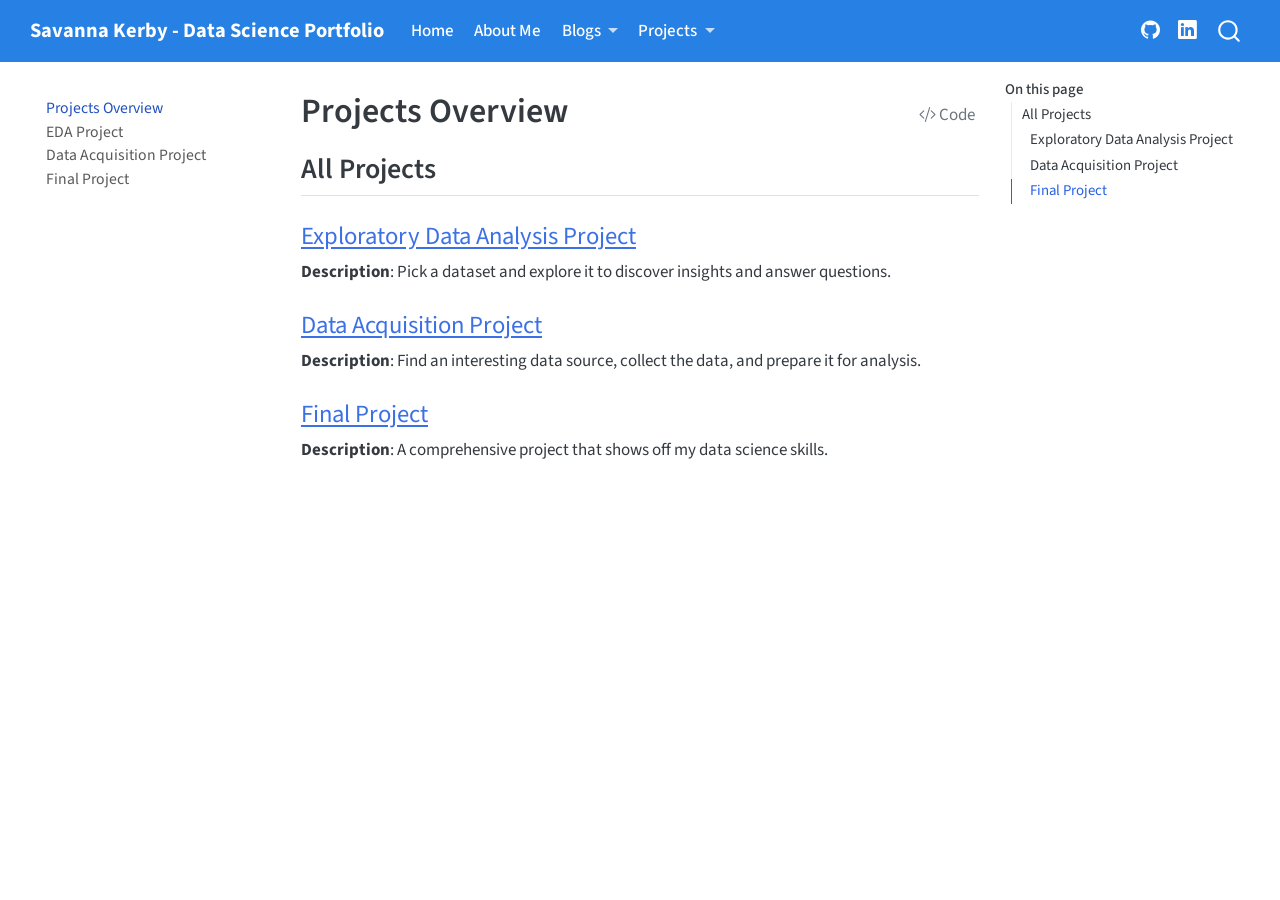
==== docs/projects/index.html @ f080438a "Added a tutorial webpage" ====
<!DOCTYPE html>
<html xmlns="http://www.w3.org/1999/xhtml" lang="en" xml:lang="en"><head>

<meta charset="utf-8">
<meta name="generator" content="quarto-1.8.26">

<meta name="viewport" content="width=device-width, initial-scale=1.0, user-scalable=yes">


<title>Projects Overview – Savanna Kerby - Data Science Portfolio</title>
<style>
code{white-space: pre-wrap;}
span.smallcaps{font-variant: small-caps;}
div.columns{display: flex; gap: min(4vw, 1.5em);}
div.column{flex: auto; overflow-x: auto;}
div.hanging-indent{margin-left: 1.5em; text-indent: -1.5em;}
ul.task-list{list-style: none;}
ul.task-list li input[type="checkbox"] {
  width: 0.8em;
  margin: 0 0.8em 0.2em -1em; /* quarto-specific, see https://github.com/quarto-dev/quarto-cli/issues/4556 */ 
  vertical-align: middle;
}
/* CSS for syntax highlighting */
html { -webkit-text-size-adjust: 100%; }
pre > code.sourceCode { white-space: pre; position: relative; }
pre > code.sourceCode > span { display: inline-block; line-height: 1.25; }
pre > code.sourceCode > span:empty { height: 1.2em; }
.sourceCode { overflow: visible; }
code.sourceCode > span { color: inherit; text-decoration: inherit; }
div.sourceCode { margin: 1em 0; }
pre.sourceCode { margin: 0; }
@media screen {
div.sourceCode { overflow: auto; }
}
@media print {
pre > code.sourceCode { white-space: pre-wrap; }
pre > code.sourceCode > span { text-indent: -5em; padding-left: 5em; }
}
pre.numberSource code
  { counter-reset: source-line 0; }
pre.numberSource code > span
  { position: relative; left: -4em; counter-increment: source-line; }
pre.numberSource code > span > a:first-child::before
  { content: counter(source-line);
    position: relative; left: -1em; text-align: right; vertical-align: baseline;
    border: none; display: inline-block;
    -webkit-touch-callout: none; -webkit-user-select: none;
    -khtml-user-select: none; -moz-user-select: none;
    -ms-user-select: none; user-select: none;
    padding: 0 4px; width: 4em;
  }
pre.numberSource { margin-left: 3em;  padding-left: 4px; }
div.sourceCode
  {   }
@media screen {
pre > code.sourceCode > span > a:first-child::before { text-decoration: underline; }
}
</style>


<script src="../site_libs/quarto-nav/quarto-nav.js"></script>
<script src="../site_libs/quarto-nav/headroom.min.js"></script>
<script src="../site_libs/clipboard/clipboard.min.js"></script>
<script src="../site_libs/quarto-search/autocomplete.umd.js"></script>
<script src="../site_libs/quarto-search/fuse.min.js"></script>
<script src="../site_libs/quarto-search/quarto-search.js"></script>
<meta name="quarto:offset" content="../">
<script src="../site_libs/quarto-html/quarto.js" type="module"></script>
<script src="../site_libs/quarto-html/tabsets/tabsets.js" type="module"></script>
<script src="../site_libs/quarto-html/axe/axe-check.js" type="module"></script>
<script src="../site_libs/quarto-html/popper.min.js"></script>
<script src="../site_libs/quarto-html/tippy.umd.min.js"></script>
<script src="../site_libs/quarto-html/anchor.min.js"></script>
<link href="../site_libs/quarto-html/tippy.css" rel="stylesheet">
<link href="../site_libs/quarto-html/quarto-syntax-highlighting-587c61ba64f3a5504c4d52d930310e48.css" rel="stylesheet" id="quarto-text-highlighting-styles">
<script src="../site_libs/bootstrap/bootstrap.min.js"></script>
<link href="../site_libs/bootstrap/bootstrap-icons.css" rel="stylesheet">
<link href="../site_libs/bootstrap/bootstrap-029b10fc0dc652dab2ec1ac156c1a037.min.css" rel="stylesheet" append-hash="true" id="quarto-bootstrap" data-mode="light">
<script id="quarto-search-options" type="application/json">{
  "location": "navbar",
  "copy-button": false,
  "collapse-after": 3,
  "panel-placement": "end",
  "type": "overlay",
  "limit": 50,
  "keyboard-shortcut": [
    "f",
    "/",
    "s"
  ],
  "show-item-context": false,
  "language": {
    "search-no-results-text": "No results",
    "search-matching-documents-text": "matching documents",
    "search-copy-link-title": "Copy link to search",
    "search-hide-matches-text": "Hide additional matches",
    "search-more-match-text": "more match in this document",
    "search-more-matches-text": "more matches in this document",
    "search-clear-button-title": "Clear",
    "search-text-placeholder": "",
    "search-detached-cancel-button-title": "Cancel",
    "search-submit-button-title": "Submit",
    "search-label": "Search"
  }
}</script>


<link rel="stylesheet" href="../styles.css">
</head>

<body class="nav-sidebar floating nav-fixed quarto-light">

<div id="quarto-search-results"></div>
  <header id="quarto-header" class="headroom fixed-top">
    <nav class="navbar navbar-expand-lg " data-bs-theme="dark">
      <div class="navbar-container container-fluid">
      <div class="navbar-brand-container mx-auto">
    <a class="navbar-brand" href="../index.html">
    <span class="navbar-title">Savanna Kerby - Data Science Portfolio</span>
    </a>
  </div>
            <div id="quarto-search" class="" title="Search"></div>
          <button class="navbar-toggler" type="button" data-bs-toggle="collapse" data-bs-target="#navbarCollapse" aria-controls="navbarCollapse" role="menu" aria-expanded="false" aria-label="Toggle navigation" onclick="if (window.quartoToggleHeadroom) { window.quartoToggleHeadroom(); }">
  <span class="navbar-toggler-icon"></span>
</button>
          <div class="collapse navbar-collapse" id="navbarCollapse">
            <ul class="navbar-nav navbar-nav-scroll me-auto">
  <li class="nav-item">
    <a class="nav-link" href="../index.html"> 
<span class="menu-text">Home</span></a>
  </li>  
  <li class="nav-item">
    <a class="nav-link" href="../about.html"> 
<span class="menu-text">About Me</span></a>
  </li>  
  <li class="nav-item dropdown ">
    <a class="nav-link dropdown-toggle" href="#" id="nav-menu-blogs" role="link" data-bs-toggle="dropdown" aria-expanded="false">
 <span class="menu-text">Blogs</span>
    </a>
    <ul class="dropdown-menu" aria-labelledby="nav-menu-blogs">    
        <li>
    <a class="dropdown-item" href="../blogs/tutorial.html">
 <span class="dropdown-text">Tutorial Blog</span></a>
  </li>  
    </ul>
  </li>
  <li class="nav-item dropdown ">
    <a class="nav-link dropdown-toggle" href="#" id="nav-menu-projects" role="link" data-bs-toggle="dropdown" aria-expanded="false">
 <span class="menu-text">Projects</span>
    </a>
    <ul class="dropdown-menu" aria-labelledby="nav-menu-projects">    
        <li>
    <a class="dropdown-item" href="../projects/index.html">
 <span class="dropdown-text">All Projects</span></a>
  </li>  
        <li><hr class="dropdown-divider"></li>
        <li>
    <a class="dropdown-item" href="../projects/eda.html">
 <span class="dropdown-text">Exploratory Data Analysis</span></a>
  </li>  
        <li>
    <a class="dropdown-item" href="../projects/data-acquisition.html">
 <span class="dropdown-text">Data Acquisition</span></a>
  </li>  
        <li>
    <a class="dropdown-item" href="../projects/final-project.html">
 <span class="dropdown-text">Final Project</span></a>
  </li>  
    </ul>
  </li>
</ul>
            <ul class="navbar-nav navbar-nav-scroll ms-auto">
  <li class="nav-item compact">
    <a class="nav-link" href="https://github.com/your-username"> <i class="bi bi-github" role="img">
</i> 
<span class="menu-text"></span></a>
  </li>  
  <li class="nav-item compact">
    <a class="nav-link" href="https://linkedin.com/in/your-profile"> <i class="bi bi-linkedin" role="img">
</i> 
<span class="menu-text"></span></a>
  </li>  
</ul>
          </div> <!-- /navcollapse -->
            <div class="quarto-navbar-tools">
</div>
      </div> <!-- /container-fluid -->
    </nav>
  <nav class="quarto-secondary-nav">
    <div class="container-fluid d-flex">
      <button type="button" class="quarto-btn-toggle btn" data-bs-toggle="collapse" role="button" data-bs-target=".quarto-sidebar-collapse-item" aria-controls="quarto-sidebar" aria-expanded="false" aria-label="Toggle sidebar navigation" onclick="if (window.quartoToggleHeadroom) { window.quartoToggleHeadroom(); }">
        <i class="bi bi-layout-text-sidebar-reverse"></i>
      </button>
        <nav class="quarto-page-breadcrumbs" aria-label="breadcrumb"><ol class="breadcrumb"><li class="breadcrumb-item"><a href="../projects/index.html">Projects Overview</a></li></ol></nav>
        <a class="flex-grow-1" role="navigation" data-bs-toggle="collapse" data-bs-target=".quarto-sidebar-collapse-item" aria-controls="quarto-sidebar" aria-expanded="false" aria-label="Toggle sidebar navigation" onclick="if (window.quartoToggleHeadroom) { window.quartoToggleHeadroom(); }">      
        </a>
    </div>
  </nav>
</header>
<!-- content -->
<div id="quarto-content" class="quarto-container page-columns page-rows-contents page-layout-article page-navbar">
<!-- sidebar -->
  <nav id="quarto-sidebar" class="sidebar collapse collapse-horizontal quarto-sidebar-collapse-item sidebar-navigation floating overflow-auto">
    <div class="sidebar-menu-container"> 
    <ul class="list-unstyled mt-1">
        <li class="sidebar-item">
  <div class="sidebar-item-container"> 
  <a href="../projects/index.html" class="sidebar-item-text sidebar-link active">
 <span class="menu-text">Projects Overview</span></a>
  </div>
</li>
        <li class="sidebar-item">
  <div class="sidebar-item-container"> 
  <a href="../projects/eda.html" class="sidebar-item-text sidebar-link">
 <span class="menu-text">EDA Project</span></a>
  </div>
</li>
        <li class="sidebar-item">
  <div class="sidebar-item-container"> 
  <a href="../projects/data-acquisition.html" class="sidebar-item-text sidebar-link">
 <span class="menu-text">Data Acquisition Project</span></a>
  </div>
</li>
        <li class="sidebar-item">
  <div class="sidebar-item-container"> 
  <a href="../projects/final-project.html" class="sidebar-item-text sidebar-link">
 <span class="menu-text">Final Project</span></a>
  </div>
</li>
    </ul>
    </div>
</nav>
<div id="quarto-sidebar-glass" class="quarto-sidebar-collapse-item" data-bs-toggle="collapse" data-bs-target=".quarto-sidebar-collapse-item"></div>
<!-- margin-sidebar -->
    <div id="quarto-margin-sidebar" class="sidebar margin-sidebar">
        <nav id="TOC" role="doc-toc" class="toc-active">
    <h2 id="toc-title">On this page</h2>
   
  <ul>
  <li><a href="#all-projects" id="toc-all-projects" class="nav-link active" data-scroll-target="#all-projects">All Projects</a>
  <ul class="collapse">
  <li><a href="#exploratory-data-analysis-project" id="toc-exploratory-data-analysis-project" class="nav-link" data-scroll-target="#exploratory-data-analysis-project">Exploratory Data Analysis Project</a></li>
  <li><a href="#data-acquisition-project" id="toc-data-acquisition-project" class="nav-link" data-scroll-target="#data-acquisition-project">Data Acquisition Project</a></li>
  <li><a href="#final-project" id="toc-final-project" class="nav-link" data-scroll-target="#final-project">Final Project</a></li>
  </ul></li>
  </ul>
</nav>
    </div>
<!-- main -->
<main class="content" id="quarto-document-content">

<header id="title-block-header" class="quarto-title-block default">
<div class="quarto-title">
<div class="quarto-title-block"><div><h1 class="title">Projects Overview</h1><button type="button" class="btn code-tools-button" id="quarto-code-tools-source"><i class="bi"></i> Code</button></div></div>
</div>



<div class="quarto-title-meta">

    
  
    
  </div>
  


</header>


<section id="all-projects" class="level2">
<h2 class="anchored" data-anchor-id="all-projects">All Projects</h2>
<section id="exploratory-data-analysis-project" class="level3">
<h3 class="anchored" data-anchor-id="exploratory-data-analysis-project"><a href="../projects/eda.html">Exploratory Data Analysis Project</a></h3>
<p><strong>Description</strong>: Pick a dataset and explore it to discover insights and answer questions.</p>
</section>
<section id="data-acquisition-project" class="level3">
<h3 class="anchored" data-anchor-id="data-acquisition-project"><a href="../projects/data-acquisition.html">Data Acquisition Project</a></h3>
<p><strong>Description</strong>: Find an interesting data source, collect the data, and prepare it for analysis.</p>
</section>
<section id="final-project" class="level3">
<h3 class="anchored" data-anchor-id="final-project"><a href="../projects/final-project.html">Final Project</a></h3>
<p><strong>Description</strong>: A comprehensive project that shows off my data science skills.</p>


<!-- -->

</section>
</section>

</main> <!-- /main -->
<script id="quarto-html-after-body" type="application/javascript">
  window.document.addEventListener("DOMContentLoaded", function (event) {
    const icon = "";
    const anchorJS = new window.AnchorJS();
    anchorJS.options = {
      placement: 'right',
      icon: icon
    };
    anchorJS.add('.anchored');
    const isCodeAnnotation = (el) => {
      for (const clz of el.classList) {
        if (clz.startsWith('code-annotation-')) {                     
          return true;
        }
      }
      return false;
    }
    const onCopySuccess = function(e) {
      // button target
      const button = e.trigger;
      // don't keep focus
      button.blur();
      // flash "checked"
      button.classList.add('code-copy-button-checked');
      var currentTitle = button.getAttribute("title");
      button.setAttribute("title", "Copied!");
      let tooltip;
      if (window.bootstrap) {
        button.setAttribute("data-bs-toggle", "tooltip");
        button.setAttribute("data-bs-placement", "left");
        button.setAttribute("data-bs-title", "Copied!");
        tooltip = new bootstrap.Tooltip(button, 
          { trigger: "manual", 
            customClass: "code-copy-button-tooltip",
            offset: [0, -8]});
        tooltip.show();    
      }
      setTimeout(function() {
        if (tooltip) {
          tooltip.hide();
          button.removeAttribute("data-bs-title");
          button.removeAttribute("data-bs-toggle");
          button.removeAttribute("data-bs-placement");
        }
        button.setAttribute("title", currentTitle);
        button.classList.remove('code-copy-button-checked');
      }, 1000);
      // clear code selection
      e.clearSelection();
    }
    const getTextToCopy = function(trigger) {
      const outerScaffold = trigger.parentElement.cloneNode(true);
      const codeEl = outerScaffold.querySelector('code');
      for (const childEl of codeEl.children) {
        if (isCodeAnnotation(childEl)) {
          childEl.remove();
        }
      }
      return codeEl.innerText;
    }
    const clipboard = new window.ClipboardJS('.code-copy-button:not([data-in-quarto-modal])', {
      text: getTextToCopy
    });
    clipboard.on('success', onCopySuccess);
    if (window.document.getElementById('quarto-embedded-source-code-modal')) {
      const clipboardModal = new window.ClipboardJS('.code-copy-button[data-in-quarto-modal]', {
        text: getTextToCopy,
        container: window.document.getElementById('quarto-embedded-source-code-modal')
      });
      clipboardModal.on('success', onCopySuccess);
    }
    const viewSource = window.document.getElementById('quarto-view-source') ||
                       window.document.getElementById('quarto-code-tools-source');
    if (viewSource) {
      const sourceUrl = viewSource.getAttribute("data-quarto-source-url");
      viewSource.addEventListener("click", function(e) {
        if (sourceUrl) {
          // rstudio viewer pane
          if (/\bcapabilities=\b/.test(window.location)) {
            window.open(sourceUrl);
          } else {
            window.location.href = sourceUrl;
          }
        } else {
          const modal = new bootstrap.Modal(document.getElementById('quarto-embedded-source-code-modal'));
          modal.show();
        }
        return false;
      });
    }
    function toggleCodeHandler(show) {
      return function(e) {
        const detailsSrc = window.document.querySelectorAll(".cell > details > .sourceCode");
        for (let i=0; i<detailsSrc.length; i++) {
          const details = detailsSrc[i].parentElement;
          if (show) {
            details.open = true;
          } else {
            details.removeAttribute("open");
          }
        }
        const cellCodeDivs = window.document.querySelectorAll(".cell > .sourceCode");
        const fromCls = show ? "hidden" : "unhidden";
        const toCls = show ? "unhidden" : "hidden";
        for (let i=0; i<cellCodeDivs.length; i++) {
          const codeDiv = cellCodeDivs[i];
          if (codeDiv.classList.contains(fromCls)) {
            codeDiv.classList.remove(fromCls);
            codeDiv.classList.add(toCls);
          } 
        }
        return false;
      }
    }
    const hideAllCode = window.document.getElementById("quarto-hide-all-code");
    if (hideAllCode) {
      hideAllCode.addEventListener("click", toggleCodeHandler(false));
    }
    const showAllCode = window.document.getElementById("quarto-show-all-code");
    if (showAllCode) {
      showAllCode.addEventListener("click", toggleCodeHandler(true));
    }
      var localhostRegex = new RegExp(/^(?:http|https):\/\/localhost\:?[0-9]*\//);
      var mailtoRegex = new RegExp(/^mailto:/);
        var filterRegex = new RegExp('/' + window.location.host + '/');
      var isInternal = (href) => {
          return filterRegex.test(href) || localhostRegex.test(href) || mailtoRegex.test(href);
      }
      // Inspect non-navigation links and adorn them if external
     var links = window.document.querySelectorAll('a[href]:not(.nav-link):not(.navbar-brand):not(.toc-action):not(.sidebar-link):not(.sidebar-item-toggle):not(.pagination-link):not(.no-external):not([aria-hidden]):not(.dropdown-item):not(.quarto-navigation-tool):not(.about-link)');
      for (var i=0; i<links.length; i++) {
        const link = links[i];
        if (!isInternal(link.href)) {
          // undo the damage that might have been done by quarto-nav.js in the case of
          // links that we want to consider external
          if (link.dataset.originalHref !== undefined) {
            link.href = link.dataset.originalHref;
          }
        }
      }
    function tippyHover(el, contentFn, onTriggerFn, onUntriggerFn) {
      const config = {
        allowHTML: true,
        maxWidth: 500,
        delay: 100,
        arrow: false,
        appendTo: function(el) {
            return el.parentElement;
        },
        interactive: true,
        interactiveBorder: 10,
        theme: 'quarto',
        placement: 'bottom-start',
      };
      if (contentFn) {
        config.content = contentFn;
      }
      if (onTriggerFn) {
        config.onTrigger = onTriggerFn;
      }
      if (onUntriggerFn) {
        config.onUntrigger = onUntriggerFn;
      }
      window.tippy(el, config); 
    }
    const noterefs = window.document.querySelectorAll('a[role="doc-noteref"]');
    for (var i=0; i<noterefs.length; i++) {
      const ref = noterefs[i];
      tippyHover(ref, function() {
        // use id or data attribute instead here
        let href = ref.getAttribute('data-footnote-href') || ref.getAttribute('href');
        try { href = new URL(href).hash; } catch {}
        const id = href.replace(/^#\/?/, "");
        const note = window.document.getElementById(id);
        if (note) {
          return note.innerHTML;
        } else {
          return "";
        }
      });
    }
    const xrefs = window.document.querySelectorAll('a.quarto-xref');
    const processXRef = (id, note) => {
      // Strip column container classes
      const stripColumnClz = (el) => {
        el.classList.remove("page-full", "page-columns");
        if (el.children) {
          for (const child of el.children) {
            stripColumnClz(child);
          }
        }
      }
      stripColumnClz(note)
      if (id === null || id.startsWith('sec-')) {
        // Special case sections, only their first couple elements
        const container = document.createElement("div");
        if (note.children && note.children.length > 2) {
          container.appendChild(note.children[0].cloneNode(true));
          for (let i = 1; i < note.children.length; i++) {
            const child = note.children[i];
            if (child.tagName === "P" && child.innerText === "") {
              continue;
            } else {
              container.appendChild(child.cloneNode(true));
              break;
            }
          }
          if (window.Quarto?.typesetMath) {
            window.Quarto.typesetMath(container);
          }
          return container.innerHTML
        } else {
          if (window.Quarto?.typesetMath) {
            window.Quarto.typesetMath(note);
          }
          return note.innerHTML;
        }
      } else {
        // Remove any anchor links if they are present
        const anchorLink = note.querySelector('a.anchorjs-link');
        if (anchorLink) {
          anchorLink.remove();
        }
        if (window.Quarto?.typesetMath) {
          window.Quarto.typesetMath(note);
        }
        if (note.classList.contains("callout")) {
          return note.outerHTML;
        } else {
          return note.innerHTML;
        }
      }
    }
    for (var i=0; i<xrefs.length; i++) {
      const xref = xrefs[i];
      tippyHover(xref, undefined, function(instance) {
        instance.disable();
        let url = xref.getAttribute('href');
        let hash = undefined; 
        if (url.startsWith('#')) {
          hash = url;
        } else {
          try { hash = new URL(url).hash; } catch {}
        }
        if (hash) {
          const id = hash.replace(/^#\/?/, "");
          const note = window.document.getElementById(id);
          if (note !== null) {
            try {
              const html = processXRef(id, note.cloneNode(true));
              instance.setContent(html);
            } finally {
              instance.enable();
              instance.show();
            }
          } else {
            // See if we can fetch this
            fetch(url.split('#')[0])
            .then(res => res.text())
            .then(html => {
              const parser = new DOMParser();
              const htmlDoc = parser.parseFromString(html, "text/html");
              const note = htmlDoc.getElementById(id);
              if (note !== null) {
                const html = processXRef(id, note);
                instance.setContent(html);
              } 
            }).finally(() => {
              instance.enable();
              instance.show();
            });
          }
        } else {
          // See if we can fetch a full url (with no hash to target)
          // This is a special case and we should probably do some content thinning / targeting
          fetch(url)
          .then(res => res.text())
          .then(html => {
            const parser = new DOMParser();
            const htmlDoc = parser.parseFromString(html, "text/html");
            const note = htmlDoc.querySelector('main.content');
            if (note !== null) {
              // This should only happen for chapter cross references
              // (since there is no id in the URL)
              // remove the first header
              if (note.children.length > 0 && note.children[0].tagName === "HEADER") {
                note.children[0].remove();
              }
              const html = processXRef(null, note);
              instance.setContent(html);
            } 
          }).finally(() => {
            instance.enable();
            instance.show();
          });
        }
      }, function(instance) {
      });
    }
        let selectedAnnoteEl;
        const selectorForAnnotation = ( cell, annotation) => {
          let cellAttr = 'data-code-cell="' + cell + '"';
          let lineAttr = 'data-code-annotation="' +  annotation + '"';
          const selector = 'span[' + cellAttr + '][' + lineAttr + ']';
          return selector;
        }
        const selectCodeLines = (annoteEl) => {
          const doc = window.document;
          const targetCell = annoteEl.getAttribute("data-target-cell");
          const targetAnnotation = annoteEl.getAttribute("data-target-annotation");
          const annoteSpan = window.document.querySelector(selectorForAnnotation(targetCell, targetAnnotation));
          const lines = annoteSpan.getAttribute("data-code-lines").split(",");
          const lineIds = lines.map((line) => {
            return targetCell + "-" + line;
          })
          let top = null;
          let height = null;
          let parent = null;
          if (lineIds.length > 0) {
              //compute the position of the single el (top and bottom and make a div)
              const el = window.document.getElementById(lineIds[0]);
              top = el.offsetTop;
              height = el.offsetHeight;
              parent = el.parentElement.parentElement;
            if (lineIds.length > 1) {
              const lastEl = window.document.getElementById(lineIds[lineIds.length - 1]);
              const bottom = lastEl.offsetTop + lastEl.offsetHeight;
              height = bottom - top;
            }
            if (top !== null && height !== null && parent !== null) {
              // cook up a div (if necessary) and position it 
              let div = window.document.getElementById("code-annotation-line-highlight");
              if (div === null) {
                div = window.document.createElement("div");
                div.setAttribute("id", "code-annotation-line-highlight");
                div.style.position = 'absolute';
                parent.appendChild(div);
              }
              div.style.top = top - 2 + "px";
              div.style.height = height + 4 + "px";
              div.style.left = 0;
              let gutterDiv = window.document.getElementById("code-annotation-line-highlight-gutter");
              if (gutterDiv === null) {
                gutterDiv = window.document.createElement("div");
                gutterDiv.setAttribute("id", "code-annotation-line-highlight-gutter");
                gutterDiv.style.position = 'absolute';
                const codeCell = window.document.getElementById(targetCell);
                const gutter = codeCell.querySelector('.code-annotation-gutter');
                gutter.appendChild(gutterDiv);
              }
              gutterDiv.style.top = top - 2 + "px";
              gutterDiv.style.height = height + 4 + "px";
            }
            selectedAnnoteEl = annoteEl;
          }
        };
        const unselectCodeLines = () => {
          const elementsIds = ["code-annotation-line-highlight", "code-annotation-line-highlight-gutter"];
          elementsIds.forEach((elId) => {
            const div = window.document.getElementById(elId);
            if (div) {
              div.remove();
            }
          });
          selectedAnnoteEl = undefined;
        };
          // Handle positioning of the toggle
      window.addEventListener(
        "resize",
        throttle(() => {
          elRect = undefined;
          if (selectedAnnoteEl) {
            selectCodeLines(selectedAnnoteEl);
          }
        }, 10)
      );
      function throttle(fn, ms) {
      let throttle = false;
      let timer;
        return (...args) => {
          if(!throttle) { // first call gets through
              fn.apply(this, args);
              throttle = true;
          } else { // all the others get throttled
              if(timer) clearTimeout(timer); // cancel #2
              timer = setTimeout(() => {
                fn.apply(this, args);
                timer = throttle = false;
              }, ms);
          }
        };
      }
        // Attach click handler to the DT
        const annoteDls = window.document.querySelectorAll('dt[data-target-cell]');
        for (const annoteDlNode of annoteDls) {
          annoteDlNode.addEventListener('click', (event) => {
            const clickedEl = event.target;
            if (clickedEl !== selectedAnnoteEl) {
              unselectCodeLines();
              const activeEl = window.document.querySelector('dt[data-target-cell].code-annotation-active');
              if (activeEl) {
                activeEl.classList.remove('code-annotation-active');
              }
              selectCodeLines(clickedEl);
              clickedEl.classList.add('code-annotation-active');
            } else {
              // Unselect the line
              unselectCodeLines();
              clickedEl.classList.remove('code-annotation-active');
            }
          });
        }
    const findCites = (el) => {
      const parentEl = el.parentElement;
      if (parentEl) {
        const cites = parentEl.dataset.cites;
        if (cites) {
          return {
            el,
            cites: cites.split(' ')
          };
        } else {
          return findCites(el.parentElement)
        }
      } else {
        return undefined;
      }
    };
    var bibliorefs = window.document.querySelectorAll('a[role="doc-biblioref"]');
    for (var i=0; i<bibliorefs.length; i++) {
      const ref = bibliorefs[i];
      const citeInfo = findCites(ref);
      if (citeInfo) {
        tippyHover(citeInfo.el, function() {
          var popup = window.document.createElement('div');
          citeInfo.cites.forEach(function(cite) {
            var citeDiv = window.document.createElement('div');
            citeDiv.classList.add('hanging-indent');
            citeDiv.classList.add('csl-entry');
            var biblioDiv = window.document.getElementById('ref-' + cite);
            if (biblioDiv) {
              citeDiv.innerHTML = biblioDiv.innerHTML;
            }
            popup.appendChild(citeDiv);
          });
          return popup.innerHTML;
        });
      }
    }
  });
  </script><div class="modal fade" id="quarto-embedded-source-code-modal" tabindex="-1" aria-labelledby="quarto-embedded-source-code-modal-label" aria-hidden="true"><div class="modal-dialog modal-dialog-scrollable"><div class="modal-content"><div class="modal-header"><h5 class="modal-title" id="quarto-embedded-source-code-modal-label">Source Code</h5><button class="btn-close" data-bs-dismiss="modal"></button></div><div class="modal-body"><div class="">
<div class="code-copy-outer-scaffold"><div class="sourceCode" id="cb1" data-shortcodes="false"><pre class="sourceCode markdown code-with-copy"><code class="sourceCode markdown"><span id="cb1-1"><a href="#cb1-1" aria-hidden="true" tabindex="-1"></a><span class="co">---</span></span>
<span id="cb1-2"><a href="#cb1-2" aria-hidden="true" tabindex="-1"></a><span class="an">title:</span><span class="co"> "Projects Overview"</span></span>
<span id="cb1-3"><a href="#cb1-3" aria-hidden="true" tabindex="-1"></a><span class="co">---</span></span>
<span id="cb1-4"><a href="#cb1-4" aria-hidden="true" tabindex="-1"></a></span>
<span id="cb1-5"><a href="#cb1-5" aria-hidden="true" tabindex="-1"></a><span class="fu">## All Projects</span></span>
<span id="cb1-6"><a href="#cb1-6" aria-hidden="true" tabindex="-1"></a></span>
<span id="cb1-7"><a href="#cb1-7" aria-hidden="true" tabindex="-1"></a><span class="fu">### [Exploratory Data Analysis Project](eda.qmd)</span></span>
<span id="cb1-8"><a href="#cb1-8" aria-hidden="true" tabindex="-1"></a>**Description**: Pick a dataset and explore it to discover insights and answer questions.</span>
<span id="cb1-9"><a href="#cb1-9" aria-hidden="true" tabindex="-1"></a></span>
<span id="cb1-10"><a href="#cb1-10" aria-hidden="true" tabindex="-1"></a><span class="fu">### [Data Acquisition Project](data-acquisition.qmd)</span></span>
<span id="cb1-11"><a href="#cb1-11" aria-hidden="true" tabindex="-1"></a>**Description**: Find an interesting data source, collect the data, and prepare it for analysis.</span>
<span id="cb1-12"><a href="#cb1-12" aria-hidden="true" tabindex="-1"></a></span>
<span id="cb1-13"><a href="#cb1-13" aria-hidden="true" tabindex="-1"></a><span class="fu">### [Final Project](final-project.qmd)</span></span>
<span id="cb1-14"><a href="#cb1-14" aria-hidden="true" tabindex="-1"></a>**Description**: A comprehensive project that shows off my data science skills.</span></code></pre></div><button title="Copy to Clipboard" class="code-copy-button" data-in-quarto-modal=""><i class="bi"></i></button></div>
</div></div></div></div></div>
</div> <!-- /content -->




</body></html>
---- docs/site_libs/quarto-html/tippy.css ----
.tippy-box[data-animation=fade][data-state=hidden]{opacity:0}[data-tippy-root]{max-width:calc(100vw - 10px)}.tippy-box{position:relative;background-color:#333;color:#fff;border-radius:4px;font-size:14px;line-height:1.4;white-space:normal;outline:0;transition-property:transform,visibility,opacity}.tippy-box[data-placement^=top]>.tippy-arrow{bottom:0}.tippy-box[data-placement^=top]>.tippy-arrow:before{bottom:-7px;left:0;border-width:8px 8px 0;border-top-color:initial;transform-origin:center top}.tippy-box[data-placement^=bottom]>.tippy-arrow{top:0}.tippy-box[data-placement^=bottom]>.tippy-arrow:before{top:-7px;left:0;border-width:0 8px 8px;border-bottom-color:initial;transform-origin:center bottom}.tippy-box[data-placement^=left]>.tippy-arrow{right:0}.tippy-box[data-placement^=left]>.tippy-arrow:before{border-width:8px 0 8px 8px;border-left-color:initial;right:-7px;transform-origin:center left}.tippy-box[data-placement^=right]>.tippy-arrow{left:0}.tippy-box[data-placement^=right]>.tippy-arrow:before{left:-7px;border-width:8px 8px 8px 0;border-right-color:initial;transform-origin:center right}.tippy-box[data-inertia][data-state=visible]{transition-timing-function:cubic-bezier(.54,1.5,.38,1.11)}.tippy-arrow{width:16px;height:16px;color:#333}.tippy-arrow:before{content:"";position:absolute;border-color:transparent;border-style:solid}.tippy-content{position:relative;padding:5px 9px;z-index:1}
---- docs/site_libs/quarto-html/quarto-syntax-highlighting-587c61ba64f3a5504c4d52d930310e48.css ----
/* quarto syntax highlight colors */
:root {
  --quarto-hl-ot-color: #003B4F;
  --quarto-hl-at-color: #657422;
  --quarto-hl-ss-color: #20794D;
  --quarto-hl-an-color: #5E5E5E;
  --quarto-hl-fu-color: #4758AB;
  --quarto-hl-st-color: #20794D;
  --quarto-hl-cf-color: #003B4F;
  --quarto-hl-op-color: #5E5E5E;
  --quarto-hl-er-color: #AD0000;
  --quarto-hl-bn-color: #AD0000;
  --quarto-hl-al-color: #AD0000;
  --quarto-hl-va-color: #111111;
  --quarto-hl-bu-color: inherit;
  --quarto-hl-ex-color: inherit;
  --quarto-hl-pp-color: #AD0000;
  --quarto-hl-in-color: #5E5E5E;
  --quarto-hl-vs-color: #20794D;
  --quarto-hl-wa-color: #5E5E5E;
  --quarto-hl-do-color: #5E5E5E;
  --quarto-hl-im-color: #00769E;
  --quarto-hl-ch-color: #20794D;
  --quarto-hl-dt-color: #AD0000;
  --quarto-hl-fl-color: #AD0000;
  --quarto-hl-co-color: #5E5E5E;
  --quarto-hl-cv-color: #5E5E5E;
  --quarto-hl-cn-color: #8f5902;
  --quarto-hl-sc-color: #5E5E5E;
  --quarto-hl-dv-color: #AD0000;
  --quarto-hl-kw-color: #003B4F;
}

/* other quarto variables */
:root {
  --quarto-font-monospace: SFMono-Regular, Menlo, Monaco, Consolas, "Liberation Mono", "Courier New", monospace;
}

/* syntax highlight based on Pandoc's rules */
pre > code.sourceCode > span {
  color: #003B4F;
}

code.sourceCode > span {
  color: #003B4F;
}

div.sourceCode,
div.sourceCode pre.sourceCode {
  color: #003B4F;
}

/* Normal */
code span {
  color: #003B4F;
}

/* Alert */
code span.al {
  color: #AD0000;
  font-style: inherit;
}

/* Annotation */
code span.an {
  color: #5E5E5E;
  font-style: inherit;
}

/* Attribute */
code span.at {
  color: #657422;
  font-style: inherit;
}

/* BaseN */
code span.bn {
  color: #AD0000;
  font-style: inherit;
}

/* BuiltIn */
code span.bu {
  font-style: inherit;
}

/* ControlFlow */
code span.cf {
  color: #003B4F;
  font-weight: bold;
  font-style: inherit;
}

/* Char */
code span.ch {
  color: #20794D;
  font-style: inherit;
}

/* Constant */
code span.cn {
  color: #8f5902;
  font-style: inherit;
}

/* Comment */
code span.co {
  color: #5E5E5E;
  font-style: inherit;
}

/* CommentVar */
code span.cv {
  color: #5E5E5E;
  font-style: italic;
}

/* Documentation */
code span.do {
  color: #5E5E5E;
  font-style: italic;
}

/* DataType */
code span.dt {
  color: #AD0000;
  font-style: inherit;
}

/* DecVal */
code span.dv {
  color: #AD0000;
  font-style: inherit;
}

/* Error */
code span.er {
  color: #AD0000;
  font-style: inherit;
}

/* Extension */
code span.ex {
  font-style: inherit;
}

/* Float */
code span.fl {
  color: #AD0000;
  font-style: inherit;
}

/* Function */
code span.fu {
  color: #4758AB;
  font-style: inherit;
}

/* Import */
code span.im {
  color: #00769E;
  font-style: inherit;
}

/* Information */
code span.in {
  color: #5E5E5E;
  font-style: inherit;
}

/* Keyword */
code span.kw {
  color: #003B4F;
  font-weight: bold;
  font-style: inherit;
}

/* Operator */
code span.op {
  color: #5E5E5E;
  font-style: inherit;
}

/* Other */
code span.ot {
  color: #003B4F;
  font-style: inherit;
}

/* Preprocessor */
code span.pp {
  color: #AD0000;
  font-style: inherit;
}

/* SpecialChar */
code span.sc {
  color: #5E5E5E;
  font-style: inherit;
}

/* SpecialString */
code span.ss {
  color: #20794D;
  font-style: inherit;
}

/* String */
code span.st {
  color: #20794D;
  font-style: inherit;
}

/* Variable */
code span.va {
  color: #111111;
  font-style: inherit;
}

/* VerbatimString */
code span.vs {
  color: #20794D;
  font-style: inherit;
}

/* Warning */
code span.wa {
  color: #5E5E5E;
  font-style: italic;
}

.prevent-inlining {
  content: "</";
}

/*# sourceMappingURL=2dce1cc6c82594539e1579de68416b47.css.map */
---- docs/styles.css ----
/* Custom CSS for the portfolio site */

/* Color scheme - customize these to match your preferences */
:root {
  --primary-color: #2E86AB;
  --secondary-color: #A23B72;
  --accent-color: #F18F01;
  --text-color: #333;
  --light-gray: #f8f9fa;
  --border-color: #dee2e6;
}

/* Navigation customizations */
.navbar-brand {
  font-weight: bold;
  font-size: 1.2rem;
}

.navbar-nav .nav-link {
  font-weight: 500;
}

/* Homepage customizations */
.hero-section {
  padding: 3rem 0;
  background: linear-gradient(135deg, var(--primary-color) 0%, var(--secondary-color) 100%);
  color: white;
  margin-bottom: 2rem;
}

/* Project cards */
.project-card {
  border: 1px solid var(--border-color);
  border-radius: 8px;
  padding: 1.5rem;
  margin-bottom: 1.5rem;
  transition: box-shadow 0.3s ease;
}

.project-card:hover {
  box-shadow: 0 4px 8px rgba(0,0,0,0.1);
}

.project-card h3 {
  color: var(--primary-color);
  margin-bottom: 1rem;
}

/* Skills section */
.skills-grid {
  display: grid;
  grid-template-columns: repeat(auto-fit, minmax(200px, 1fr));
  gap: 1rem;
  margin: 2rem 0;
}

.skill-category {
  background: var(--light-gray);
  padding: 1rem;
  border-radius: 8px;
  border-left: 4px solid var(--primary-color);
}

.skill-category h4 {
  color: var(--primary-color);
  margin-bottom: 0.5rem;
}

/* Code blocks */
.sourceCode {
  border-radius: 6px;
  border: 1px solid var(--border-color);
}

/* Figures and plots */
.figure {
  text-align: center;
  margin: 2rem 0;
}

.figure img {
  max-width: 100%;
  height: auto;
  border-radius: 6px;
  box-shadow: 0 2px 4px rgba(0,0,0,0.1);
}

.figure-caption {
  font-style: italic;
  color: #666;
  margin-top: 0.5rem;
}

/* Tables */
.table {
  margin: 1.5rem 0;
}

.table th {
  background-color: var(--primary-color);
  color: white;
  border: none;
}

/* Callout boxes */
.callout {
  margin: 1.5rem 0;
  padding: 1rem;
  border-radius: 6px;
  border-left: 4px solid var(--accent-color);
  background-color: var(--light-gray);
}

.callout-title {
  font-weight: bold;
  color: var(--accent-color);
  margin-bottom: 0.5rem;
}

/* Footer */
.footer {
  margin-top: 3rem;
  padding: 2rem 0;
  border-top: 1px solid var(--border-color);
  text-align: center;
  color: #666;
}

/* Responsive adjustments */
@media (max-width: 768px) {
  .hero-section {
    padding: 2rem 0;
  }
  
  .skills-grid {
    grid-template-columns: 1fr;
  }
}

/* Print styles */
@media print {
  .navbar, .footer {
    display: none;
  }
  
  .main-content {
    margin: 0;
    padding: 0;
  }
}
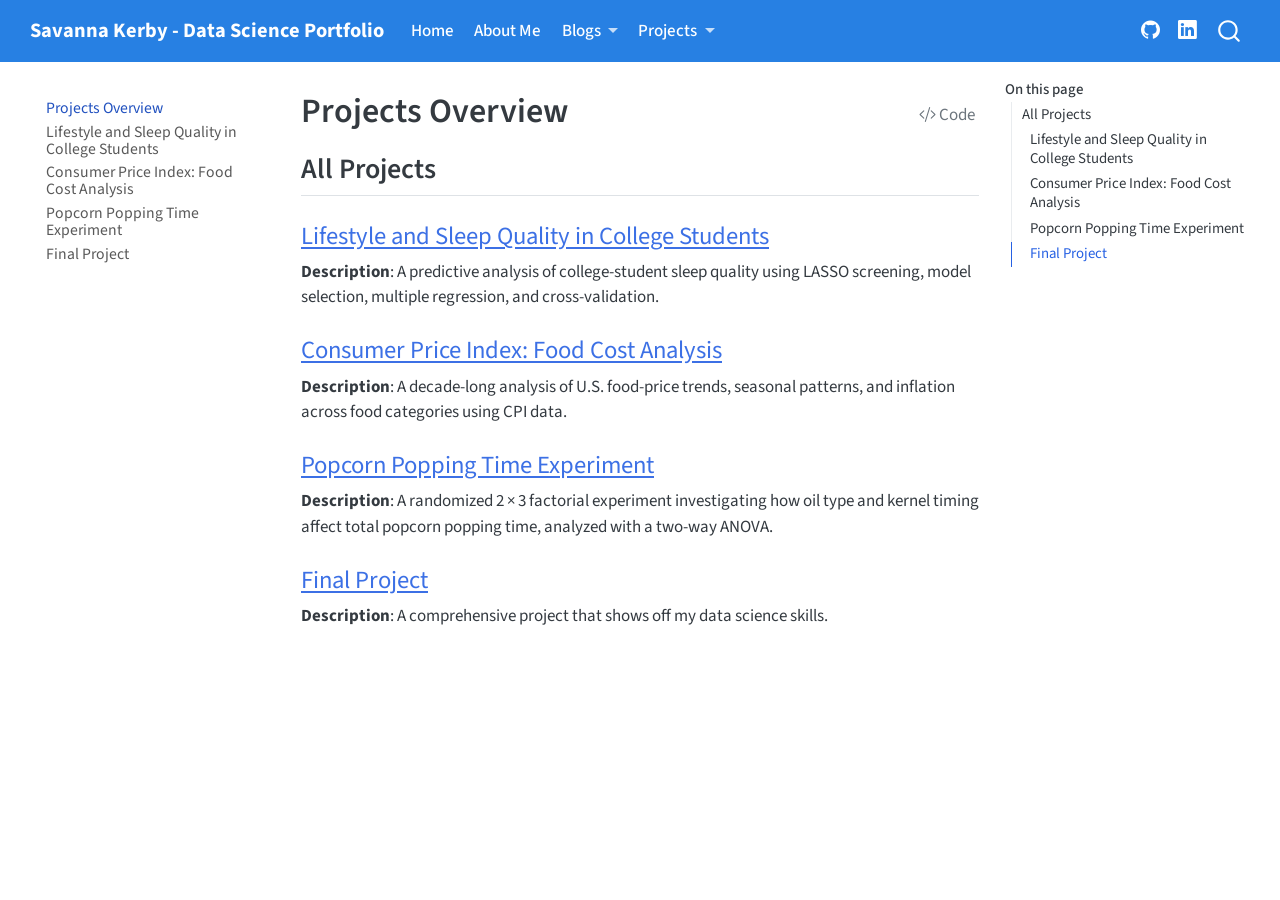
==== commit 5faad9d0: "Added dates to the projects" ====
--- a/docs/projects/index.html
+++ b/docs/projects/index.html
@@ -2,7 +2,7 @@
 <html xmlns="http://www.w3.org/1999/xhtml" lang="en" xml:lang="en"><head>
 
 <meta charset="utf-8">
-<meta name="generator" content="quarto-1.8.26">
+<meta name="generator" content="quarto-1.8.27">
 
 <meta name="viewport" content="width=device-width, initial-scale=1.0, user-scalable=yes">
 
@@ -72,7 +72,7 @@
 <script src="../site_libs/quarto-html/tippy.umd.min.js"></script>
 <script src="../site_libs/quarto-html/anchor.min.js"></script>
 <link href="../site_libs/quarto-html/tippy.css" rel="stylesheet">
-<link href="../site_libs/quarto-html/quarto-syntax-highlighting-587c61ba64f3a5504c4d52d930310e48.css" rel="stylesheet" id="quarto-text-highlighting-styles">
+<link href="../site_libs/quarto-html/quarto-syntax-highlighting-ed96de9b727972fe78a7b5d16c58bf87.css" rel="stylesheet" id="quarto-text-highlighting-styles">
 <script src="../site_libs/bootstrap/bootstrap.min.js"></script>
 <link href="../site_libs/bootstrap/bootstrap-icons.css" rel="stylesheet">
 <link href="../site_libs/bootstrap/bootstrap-029b10fc0dc652dab2ec1ac156c1a037.min.css" rel="stylesheet" append-hash="true" id="quarto-bootstrap" data-mode="light">
@@ -142,6 +142,10 @@
     <a class="dropdown-item" href="../blogs/tutorial.html">
  <span class="dropdown-text">Tutorial Blog</span></a>
   </li>  
+        <li>
+    <a class="dropdown-item" href="../blogs/data-acquisition.html">
+ <span class="dropdown-text">Data Acquisition Blog</span></a>
+  </li>  
     </ul>
   </li>
   <li class="nav-item dropdown ">
@@ -155,12 +159,16 @@
   </li>  
         <li><hr class="dropdown-divider"></li>
         <li>
-    <a class="dropdown-item" href="../projects/eda.html">
- <span class="dropdown-text">Exploratory Data Analysis</span></a>
+    <a class="dropdown-item" href="../projects/sleep-quality.html">
+ <span class="dropdown-text">Sleep Quality Analysis</span></a>
   </li>  
         <li>
-    <a class="dropdown-item" href="../projects/data-acquisition.html">
- <span class="dropdown-text">Data Acquisition</span></a>
+    <a class="dropdown-item" href="../projects/cpi-food-cost-analysis.html">
+ <span class="dropdown-text">CPI Food Cost Analysis</span></a>
+  </li>  
+        <li>
+    <a class="dropdown-item" href="../projects/popcorn-experiment.html">
+ <span class="dropdown-text">Popcorn Experiment</span></a>
   </li>  
         <li>
     <a class="dropdown-item" href="../projects/final-project.html">
@@ -211,14 +219,20 @@
 </li>
         <li class="sidebar-item">
   <div class="sidebar-item-container"> 
-  <a href="../projects/eda.html" class="sidebar-item-text sidebar-link">
- <span class="menu-text">EDA Project</span></a>
+  <a href="../projects/sleep-quality.html" class="sidebar-item-text sidebar-link">
+ <span class="menu-text">Lifestyle and Sleep Quality in College Students</span></a>
   </div>
 </li>
         <li class="sidebar-item">
   <div class="sidebar-item-container"> 
-  <a href="../projects/data-acquisition.html" class="sidebar-item-text sidebar-link">
- <span class="menu-text">Data Acquisition Project</span></a>
+  <a href="../projects/cpi-food-cost-analysis.html" class="sidebar-item-text sidebar-link">
+ <span class="menu-text">Consumer Price Index: Food Cost Analysis</span></a>
+  </div>
+</li>
+        <li class="sidebar-item">
+  <div class="sidebar-item-container"> 
+  <a href="../projects/popcorn-experiment.html" class="sidebar-item-text sidebar-link">
+ <span class="menu-text">Popcorn Popping Time Experiment</span></a>
   </div>
 </li>
         <li class="sidebar-item">
@@ -239,8 +253,9 @@
   <ul>
   <li><a href="#all-projects" id="toc-all-projects" class="nav-link active" data-scroll-target="#all-projects">All Projects</a>
   <ul class="collapse">
-  <li><a href="#exploratory-data-analysis-project" id="toc-exploratory-data-analysis-project" class="nav-link" data-scroll-target="#exploratory-data-analysis-project">Exploratory Data Analysis Project</a></li>
-  <li><a href="#data-acquisition-project" id="toc-data-acquisition-project" class="nav-link" data-scroll-target="#data-acquisition-project">Data Acquisition Project</a></li>
+  <li><a href="#lifestyle-and-sleep-quality-in-college-students" id="toc-lifestyle-and-sleep-quality-in-college-students" class="nav-link" data-scroll-target="#lifestyle-and-sleep-quality-in-college-students">Lifestyle and Sleep Quality in College Students</a></li>
+  <li><a href="#consumer-price-index-food-cost-analysis" id="toc-consumer-price-index-food-cost-analysis" class="nav-link" data-scroll-target="#consumer-price-index-food-cost-analysis">Consumer Price Index: Food Cost Analysis</a></li>
+  <li><a href="#popcorn-popping-time-experiment" id="toc-popcorn-popping-time-experiment" class="nav-link" data-scroll-target="#popcorn-popping-time-experiment">Popcorn Popping Time Experiment</a></li>
   <li><a href="#final-project" id="toc-final-project" class="nav-link" data-scroll-target="#final-project">Final Project</a></li>
   </ul></li>
   </ul>
@@ -270,13 +285,17 @@
 
 <section id="all-projects" class="level2">
 <h2 class="anchored" data-anchor-id="all-projects">All Projects</h2>
-<section id="exploratory-data-analysis-project" class="level3">
-<h3 class="anchored" data-anchor-id="exploratory-data-analysis-project"><a href="../projects/eda.html">Exploratory Data Analysis Project</a></h3>
-<p><strong>Description</strong>: Pick a dataset and explore it to discover insights and answer questions.</p>
+<section id="lifestyle-and-sleep-quality-in-college-students" class="level3">
+<h3 class="anchored" data-anchor-id="lifestyle-and-sleep-quality-in-college-students"><a href="../projects/sleep-quality.html">Lifestyle and Sleep Quality in College Students</a></h3>
+<p><strong>Description</strong>: A predictive analysis of college-student sleep quality using LASSO screening, model selection, multiple regression, and cross-validation.</p>
 </section>
-<section id="data-acquisition-project" class="level3">
-<h3 class="anchored" data-anchor-id="data-acquisition-project"><a href="../projects/data-acquisition.html">Data Acquisition Project</a></h3>
-<p><strong>Description</strong>: Find an interesting data source, collect the data, and prepare it for analysis.</p>
+<section id="consumer-price-index-food-cost-analysis" class="level3">
+<h3 class="anchored" data-anchor-id="consumer-price-index-food-cost-analysis"><a href="../projects/cpi-food-cost-analysis.html">Consumer Price Index: Food Cost Analysis</a></h3>
+<p><strong>Description</strong>: A decade-long analysis of U.S. food-price trends, seasonal patterns, and inflation across food categories using CPI data.</p>
+</section>
+<section id="popcorn-popping-time-experiment" class="level3">
+<h3 class="anchored" data-anchor-id="popcorn-popping-time-experiment"><a href="../projects/popcorn-experiment.html">Popcorn Popping Time Experiment</a></h3>
+<p><strong>Description</strong>: A randomized 2 × 3 factorial experiment investigating how oil type and kernel timing affect total popcorn popping time, analyzed with a two-way ANOVA.</p>
 </section>
 <section id="final-project" class="level3">
 <h3 class="anchored" data-anchor-id="final-project"><a href="../projects/final-project.html">Final Project</a></h3>
@@ -746,14 +765,21 @@
 <span id="cb1-4"><a href="#cb1-4" aria-hidden="true" tabindex="-1"></a></span>
 <span id="cb1-5"><a href="#cb1-5" aria-hidden="true" tabindex="-1"></a><span class="fu">## All Projects</span></span>
 <span id="cb1-6"><a href="#cb1-6" aria-hidden="true" tabindex="-1"></a></span>
-<span id="cb1-7"><a href="#cb1-7" aria-hidden="true" tabindex="-1"></a><span class="fu">### [Exploratory Data Analysis Project](eda.qmd)</span></span>
-<span id="cb1-8"><a href="#cb1-8" aria-hidden="true" tabindex="-1"></a>**Description**: Pick a dataset and explore it to discover insights and answer questions.</span>
-<span id="cb1-9"><a href="#cb1-9" aria-hidden="true" tabindex="-1"></a></span>
-<span id="cb1-10"><a href="#cb1-10" aria-hidden="true" tabindex="-1"></a><span class="fu">### [Data Acquisition Project](data-acquisition.qmd)</span></span>
-<span id="cb1-11"><a href="#cb1-11" aria-hidden="true" tabindex="-1"></a>**Description**: Find an interesting data source, collect the data, and prepare it for analysis.</span>
-<span id="cb1-12"><a href="#cb1-12" aria-hidden="true" tabindex="-1"></a></span>
-<span id="cb1-13"><a href="#cb1-13" aria-hidden="true" tabindex="-1"></a><span class="fu">### [Final Project](final-project.qmd)</span></span>
-<span id="cb1-14"><a href="#cb1-14" aria-hidden="true" tabindex="-1"></a>**Description**: A comprehensive project that shows off my data science skills.</span></code></pre></div><button title="Copy to Clipboard" class="code-copy-button" data-in-quarto-modal=""><i class="bi"></i></button></div>
+<span id="cb1-7"><a href="#cb1-7" aria-hidden="true" tabindex="-1"></a><span class="fu">### [Lifestyle and Sleep Quality in College Students](sleep-quality.qmd)</span></span>
+<span id="cb1-8"><a href="#cb1-8" aria-hidden="true" tabindex="-1"></a>**Description**: A predictive analysis of college-student sleep quality using</span>
+<span id="cb1-9"><a href="#cb1-9" aria-hidden="true" tabindex="-1"></a>LASSO screening, model selection, multiple regression, and cross-validation.</span>
+<span id="cb1-10"><a href="#cb1-10" aria-hidden="true" tabindex="-1"></a></span>
+<span id="cb1-11"><a href="#cb1-11" aria-hidden="true" tabindex="-1"></a><span class="fu">### [Consumer Price Index: Food Cost Analysis](cpi-food-cost-analysis.qmd)</span></span>
+<span id="cb1-12"><a href="#cb1-12" aria-hidden="true" tabindex="-1"></a>**Description**: A decade-long analysis of U.S. food-price trends, seasonal</span>
+<span id="cb1-13"><a href="#cb1-13" aria-hidden="true" tabindex="-1"></a>patterns, and inflation across food categories using CPI data.</span>
+<span id="cb1-14"><a href="#cb1-14" aria-hidden="true" tabindex="-1"></a></span>
+<span id="cb1-15"><a href="#cb1-15" aria-hidden="true" tabindex="-1"></a><span class="fu">### [Popcorn Popping Time Experiment](popcorn-experiment.qmd)</span></span>
+<span id="cb1-16"><a href="#cb1-16" aria-hidden="true" tabindex="-1"></a>**Description**: A randomized 2 × 3 factorial experiment investigating how oil</span>
+<span id="cb1-17"><a href="#cb1-17" aria-hidden="true" tabindex="-1"></a>type and kernel timing affect total popcorn popping time, analyzed with a</span>
+<span id="cb1-18"><a href="#cb1-18" aria-hidden="true" tabindex="-1"></a>two-way ANOVA.</span>
+<span id="cb1-19"><a href="#cb1-19" aria-hidden="true" tabindex="-1"></a></span>
+<span id="cb1-20"><a href="#cb1-20" aria-hidden="true" tabindex="-1"></a><span class="fu">### [Final Project](final-project.qmd)</span></span>
+<span id="cb1-21"><a href="#cb1-21" aria-hidden="true" tabindex="-1"></a>**Description**: A comprehensive project that shows off my data science skills.</span></code></pre></div><button title="Copy to Clipboard" class="code-copy-button" data-in-quarto-modal=""><i class="bi"></i></button></div>
 </div></div></div></div></div>
 </div> <!-- /content -->
 
--- a/docs/site_libs/quarto-html/quarto-syntax-highlighting-ed96de9b727972fe78a7b5d16c58bf87.css
+++ b/docs/site_libs/quarto-html/quarto-syntax-highlighting-ed96de9b727972fe78a7b5d16c58bf87.css
@@ -0,0 +1,236 @@
+/* quarto syntax highlight colors */
+:root {
+  --quarto-hl-ot-color: #003B4F;
+  --quarto-hl-at-color: #657422;
+  --quarto-hl-ss-color: #20794D;
+  --quarto-hl-an-color: #5E5E5E;
+  --quarto-hl-fu-color: #4758AB;
+  --quarto-hl-st-color: #20794D;
+  --quarto-hl-cf-color: #003B4F;
+  --quarto-hl-op-color: #5E5E5E;
+  --quarto-hl-er-color: #AD0000;
+  --quarto-hl-bn-color: #AD0000;
+  --quarto-hl-al-color: #AD0000;
+  --quarto-hl-va-color: #111111;
+  --quarto-hl-bu-color: inherit;
+  --quarto-hl-ex-color: inherit;
+  --quarto-hl-pp-color: #AD0000;
+  --quarto-hl-in-color: #5E5E5E;
+  --quarto-hl-vs-color: #20794D;
+  --quarto-hl-wa-color: #5E5E5E;
+  --quarto-hl-do-color: #5E5E5E;
+  --quarto-hl-im-color: #00769E;
+  --quarto-hl-ch-color: #20794D;
+  --quarto-hl-dt-color: #AD0000;
+  --quarto-hl-fl-color: #AD0000;
+  --quarto-hl-co-color: #5E5E5E;
+  --quarto-hl-cv-color: #5E5E5E;
+  --quarto-hl-cn-color: #8f5902;
+  --quarto-hl-sc-color: #5E5E5E;
+  --quarto-hl-dv-color: #AD0000;
+  --quarto-hl-kw-color: #003B4F;
+}
+
+/* other quarto variables */
+:root {
+  --quarto-font-monospace: SFMono-Regular, Menlo, Monaco, Consolas, "Liberation Mono", "Courier New", monospace;
+}
+
+/* syntax highlight based on Pandoc's rules */
+pre > code.sourceCode > span {
+  color: #003B4F;
+}
+
+code.sourceCode > span {
+  color: #003B4F;
+}
+
+div.sourceCode,
+div.sourceCode pre.sourceCode {
+  color: #003B4F;
+}
+
+/* Normal */
+code span {
+  color: #003B4F;
+}
+
+/* Alert */
+code span.al {
+  color: #AD0000;
+  font-style: inherit;
+}
+
+/* Annotation */
+code span.an {
+  color: #5E5E5E;
+  font-style: inherit;
+}
+
+/* Attribute */
+code span.at {
+  color: #657422;
+  font-style: inherit;
+}
+
+/* BaseN */
+code span.bn {
+  color: #AD0000;
+  font-style: inherit;
+}
+
+/* BuiltIn */
+code span.bu {
+  font-style: inherit;
+}
+
+/* ControlFlow */
+code span.cf {
+  color: #003B4F;
+  font-weight: bold;
+  font-style: inherit;
+}
+
+/* Char */
+code span.ch {
+  color: #20794D;
+  font-style: inherit;
+}
+
+/* Constant */
+code span.cn {
+  color: #8f5902;
+  font-style: inherit;
+}
+
+/* Comment */
+code span.co {
+  color: #5E5E5E;
+  font-style: inherit;
+}
+
+/* CommentVar */
+code span.cv {
+  color: #5E5E5E;
+  font-style: italic;
+}
+
+/* Documentation */
+code span.do {
+  color: #5E5E5E;
+  font-style: italic;
+}
+
+/* DataType */
+code span.dt {
+  color: #AD0000;
+  font-style: inherit;
+}
+
+/* DecVal */
+code span.dv {
+  color: #AD0000;
+  font-style: inherit;
+}
+
+/* Error */
+code span.er {
+  color: #AD0000;
+  font-style: inherit;
+}
+
+/* Extension */
+code span.ex {
+  font-style: inherit;
+}
+
+/* Float */
+code span.fl {
+  color: #AD0000;
+  font-style: inherit;
+}
+
+/* Function */
+code span.fu {
+  color: #4758AB;
+  font-style: inherit;
+}
+
+/* Import */
+code span.im {
+  color: #00769E;
+  font-style: inherit;
+}
+
+/* Information */
+code span.in {
+  color: #5E5E5E;
+  font-style: inherit;
+}
+
+/* Keyword */
+code span.kw {
+  color: #003B4F;
+  font-weight: bold;
+  font-style: inherit;
+}
+
+/* Operator */
+code span.op {
+  color: #5E5E5E;
+  font-style: inherit;
+}
+
+/* Other */
+code span.ot {
+  color: #003B4F;
+  font-style: inherit;
+}
+
+/* Preprocessor */
+code span.pp {
+  color: #AD0000;
+  font-style: inherit;
+}
+
+/* SpecialChar */
+code span.sc {
+  color: #5E5E5E;
+  font-style: inherit;
+}
+
+/* SpecialString */
+code span.ss {
+  color: #20794D;
+  font-style: inherit;
+}
+
+/* String */
+code span.st {
+  color: #20794D;
+  font-style: inherit;
+}
+
+/* Variable */
+code span.va {
+  color: #111111;
+  font-style: inherit;
+}
+
+/* VerbatimString */
+code span.vs {
+  color: #20794D;
+  font-style: inherit;
+}
+
+/* Warning */
+code span.wa {
+  color: #5E5E5E;
+  font-style: italic;
+}
+
+.prevent-inlining {
+  content: "</";
+}
+
+/*# sourceMappingURL=0920dd6d7437995b8cdf7429764427b1.css.map */
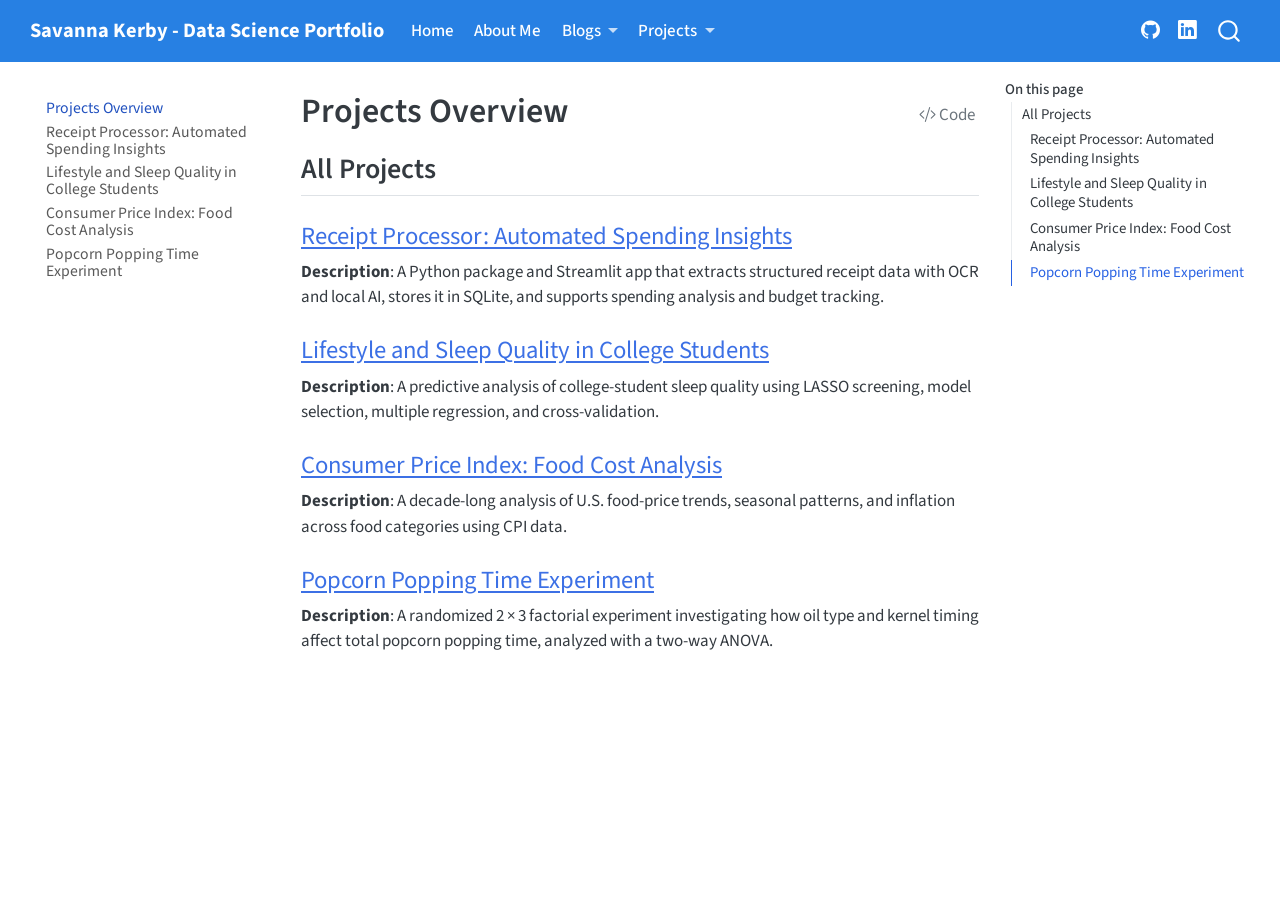
==== commit e651f397: "final touches on the about me page" ====
--- a/docs/projects/index.html
+++ b/docs/projects/index.html
@@ -159,6 +159,10 @@
   </li>  
         <li><hr class="dropdown-divider"></li>
         <li>
+    <a class="dropdown-item" href="../projects/receipt-processor.html">
+ <span class="dropdown-text">Receipt Processor</span></a>
+  </li>  
+        <li>
     <a class="dropdown-item" href="../projects/sleep-quality.html">
  <span class="dropdown-text">Sleep Quality Analysis</span></a>
   </li>  
@@ -169,10 +173,6 @@
         <li>
     <a class="dropdown-item" href="../projects/popcorn-experiment.html">
  <span class="dropdown-text">Popcorn Experiment</span></a>
-  </li>  
-        <li>
-    <a class="dropdown-item" href="../projects/final-project.html">
- <span class="dropdown-text">Final Project</span></a>
   </li>  
     </ul>
   </li>
@@ -219,6 +219,12 @@
 </li>
         <li class="sidebar-item">
   <div class="sidebar-item-container"> 
+  <a href="../projects/receipt-processor.html" class="sidebar-item-text sidebar-link">
+ <span class="menu-text">Receipt Processor: Automated Spending Insights</span></a>
+  </div>
+</li>
+        <li class="sidebar-item">
+  <div class="sidebar-item-container"> 
   <a href="../projects/sleep-quality.html" class="sidebar-item-text sidebar-link">
  <span class="menu-text">Lifestyle and Sleep Quality in College Students</span></a>
   </div>
@@ -235,12 +241,6 @@
  <span class="menu-text">Popcorn Popping Time Experiment</span></a>
   </div>
 </li>
-        <li class="sidebar-item">
-  <div class="sidebar-item-container"> 
-  <a href="../projects/final-project.html" class="sidebar-item-text sidebar-link">
- <span class="menu-text">Final Project</span></a>
-  </div>
-</li>
     </ul>
     </div>
 </nav>
@@ -253,10 +253,10 @@
   <ul>
   <li><a href="#all-projects" id="toc-all-projects" class="nav-link active" data-scroll-target="#all-projects">All Projects</a>
   <ul class="collapse">
+  <li><a href="#receipt-processor-automated-spending-insights" id="toc-receipt-processor-automated-spending-insights" class="nav-link" data-scroll-target="#receipt-processor-automated-spending-insights">Receipt Processor: Automated Spending Insights</a></li>
   <li><a href="#lifestyle-and-sleep-quality-in-college-students" id="toc-lifestyle-and-sleep-quality-in-college-students" class="nav-link" data-scroll-target="#lifestyle-and-sleep-quality-in-college-students">Lifestyle and Sleep Quality in College Students</a></li>
   <li><a href="#consumer-price-index-food-cost-analysis" id="toc-consumer-price-index-food-cost-analysis" class="nav-link" data-scroll-target="#consumer-price-index-food-cost-analysis">Consumer Price Index: Food Cost Analysis</a></li>
   <li><a href="#popcorn-popping-time-experiment" id="toc-popcorn-popping-time-experiment" class="nav-link" data-scroll-target="#popcorn-popping-time-experiment">Popcorn Popping Time Experiment</a></li>
-  <li><a href="#final-project" id="toc-final-project" class="nav-link" data-scroll-target="#final-project">Final Project</a></li>
   </ul></li>
   </ul>
 </nav>
@@ -285,6 +285,10 @@
 
 <section id="all-projects" class="level2">
 <h2 class="anchored" data-anchor-id="all-projects">All Projects</h2>
+<section id="receipt-processor-automated-spending-insights" class="level3">
+<h3 class="anchored" data-anchor-id="receipt-processor-automated-spending-insights"><a href="../projects/receipt-processor.html">Receipt Processor: Automated Spending Insights</a></h3>
+<p><strong>Description</strong>: A Python package and Streamlit app that extracts structured receipt data with OCR and local AI, stores it in SQLite, and supports spending analysis and budget tracking.</p>
+</section>
 <section id="lifestyle-and-sleep-quality-in-college-students" class="level3">
 <h3 class="anchored" data-anchor-id="lifestyle-and-sleep-quality-in-college-students"><a href="../projects/sleep-quality.html">Lifestyle and Sleep Quality in College Students</a></h3>
 <p><strong>Description</strong>: A predictive analysis of college-student sleep quality using LASSO screening, model selection, multiple regression, and cross-validation.</p>
@@ -296,10 +300,6 @@
 <section id="popcorn-popping-time-experiment" class="level3">
 <h3 class="anchored" data-anchor-id="popcorn-popping-time-experiment"><a href="../projects/popcorn-experiment.html">Popcorn Popping Time Experiment</a></h3>
 <p><strong>Description</strong>: A randomized 2 × 3 factorial experiment investigating how oil type and kernel timing affect total popcorn popping time, analyzed with a two-way ANOVA.</p>
-</section>
-<section id="final-project" class="level3">
-<h3 class="anchored" data-anchor-id="final-project"><a href="../projects/final-project.html">Final Project</a></h3>
-<p><strong>Description</strong>: A comprehensive project that shows off my data science skills.</p>
 
 
 <!-- -->
@@ -765,21 +765,23 @@
 <span id="cb1-4"><a href="#cb1-4" aria-hidden="true" tabindex="-1"></a></span>
 <span id="cb1-5"><a href="#cb1-5" aria-hidden="true" tabindex="-1"></a><span class="fu">## All Projects</span></span>
 <span id="cb1-6"><a href="#cb1-6" aria-hidden="true" tabindex="-1"></a></span>
-<span id="cb1-7"><a href="#cb1-7" aria-hidden="true" tabindex="-1"></a><span class="fu">### [Lifestyle and Sleep Quality in College Students](sleep-quality.qmd)</span></span>
-<span id="cb1-8"><a href="#cb1-8" aria-hidden="true" tabindex="-1"></a>**Description**: A predictive analysis of college-student sleep quality using</span>
-<span id="cb1-9"><a href="#cb1-9" aria-hidden="true" tabindex="-1"></a>LASSO screening, model selection, multiple regression, and cross-validation.</span>
-<span id="cb1-10"><a href="#cb1-10" aria-hidden="true" tabindex="-1"></a></span>
-<span id="cb1-11"><a href="#cb1-11" aria-hidden="true" tabindex="-1"></a><span class="fu">### [Consumer Price Index: Food Cost Analysis](cpi-food-cost-analysis.qmd)</span></span>
-<span id="cb1-12"><a href="#cb1-12" aria-hidden="true" tabindex="-1"></a>**Description**: A decade-long analysis of U.S. food-price trends, seasonal</span>
-<span id="cb1-13"><a href="#cb1-13" aria-hidden="true" tabindex="-1"></a>patterns, and inflation across food categories using CPI data.</span>
-<span id="cb1-14"><a href="#cb1-14" aria-hidden="true" tabindex="-1"></a></span>
-<span id="cb1-15"><a href="#cb1-15" aria-hidden="true" tabindex="-1"></a><span class="fu">### [Popcorn Popping Time Experiment](popcorn-experiment.qmd)</span></span>
-<span id="cb1-16"><a href="#cb1-16" aria-hidden="true" tabindex="-1"></a>**Description**: A randomized 2 × 3 factorial experiment investigating how oil</span>
-<span id="cb1-17"><a href="#cb1-17" aria-hidden="true" tabindex="-1"></a>type and kernel timing affect total popcorn popping time, analyzed with a</span>
-<span id="cb1-18"><a href="#cb1-18" aria-hidden="true" tabindex="-1"></a>two-way ANOVA.</span>
+<span id="cb1-7"><a href="#cb1-7" aria-hidden="true" tabindex="-1"></a><span class="fu">### [Receipt Processor: Automated Spending Insights](receipt-processor.qmd)</span></span>
+<span id="cb1-8"><a href="#cb1-8" aria-hidden="true" tabindex="-1"></a>**Description**: A Python package and Streamlit app that extracts structured</span>
+<span id="cb1-9"><a href="#cb1-9" aria-hidden="true" tabindex="-1"></a>receipt data with OCR and local AI, stores it in SQLite, and supports spending</span>
+<span id="cb1-10"><a href="#cb1-10" aria-hidden="true" tabindex="-1"></a>analysis and budget tracking.</span>
+<span id="cb1-11"><a href="#cb1-11" aria-hidden="true" tabindex="-1"></a></span>
+<span id="cb1-12"><a href="#cb1-12" aria-hidden="true" tabindex="-1"></a><span class="fu">### [Lifestyle and Sleep Quality in College Students](sleep-quality.qmd)</span></span>
+<span id="cb1-13"><a href="#cb1-13" aria-hidden="true" tabindex="-1"></a>**Description**: A predictive analysis of college-student sleep quality using</span>
+<span id="cb1-14"><a href="#cb1-14" aria-hidden="true" tabindex="-1"></a>LASSO screening, model selection, multiple regression, and cross-validation.</span>
+<span id="cb1-15"><a href="#cb1-15" aria-hidden="true" tabindex="-1"></a></span>
+<span id="cb1-16"><a href="#cb1-16" aria-hidden="true" tabindex="-1"></a><span class="fu">### [Consumer Price Index: Food Cost Analysis](cpi-food-cost-analysis.qmd)</span></span>
+<span id="cb1-17"><a href="#cb1-17" aria-hidden="true" tabindex="-1"></a>**Description**: A decade-long analysis of U.S. food-price trends, seasonal</span>
+<span id="cb1-18"><a href="#cb1-18" aria-hidden="true" tabindex="-1"></a>patterns, and inflation across food categories using CPI data.</span>
 <span id="cb1-19"><a href="#cb1-19" aria-hidden="true" tabindex="-1"></a></span>
-<span id="cb1-20"><a href="#cb1-20" aria-hidden="true" tabindex="-1"></a><span class="fu">### [Final Project](final-project.qmd)</span></span>
-<span id="cb1-21"><a href="#cb1-21" aria-hidden="true" tabindex="-1"></a>**Description**: A comprehensive project that shows off my data science skills.</span></code></pre></div><button title="Copy to Clipboard" class="code-copy-button" data-in-quarto-modal=""><i class="bi"></i></button></div>
+<span id="cb1-20"><a href="#cb1-20" aria-hidden="true" tabindex="-1"></a><span class="fu">### [Popcorn Popping Time Experiment](popcorn-experiment.qmd)</span></span>
+<span id="cb1-21"><a href="#cb1-21" aria-hidden="true" tabindex="-1"></a>**Description**: A randomized 2 × 3 factorial experiment investigating how oil</span>
+<span id="cb1-22"><a href="#cb1-22" aria-hidden="true" tabindex="-1"></a>type and kernel timing affect total popcorn popping time, analyzed with a</span>
+<span id="cb1-23"><a href="#cb1-23" aria-hidden="true" tabindex="-1"></a>two-way ANOVA.</span></code></pre></div><button title="Copy to Clipboard" class="code-copy-button" data-in-quarto-modal=""><i class="bi"></i></button></div>
 </div></div></div></div></div>
 </div> <!-- /content -->
 
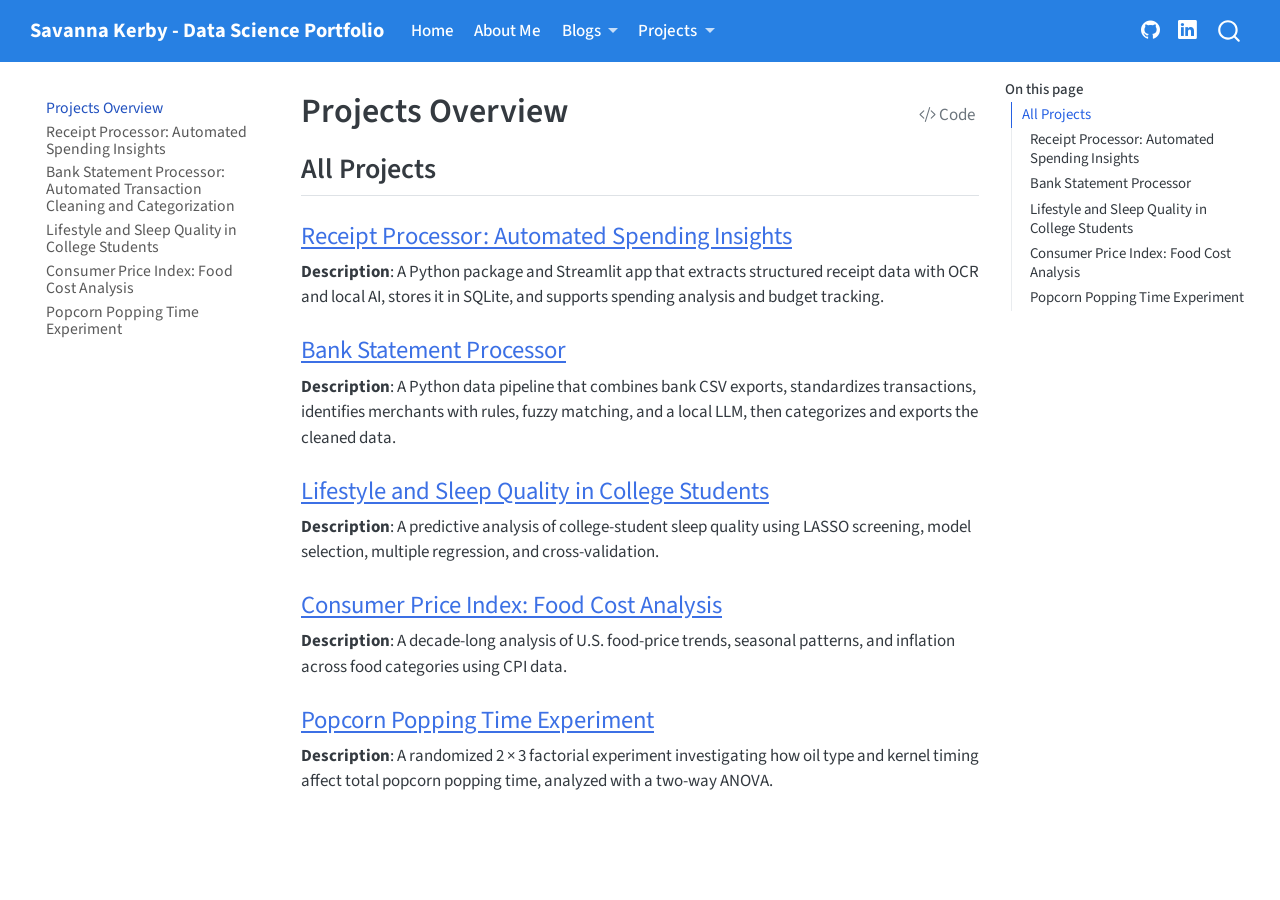
==== commit 47eeb67d: "Added the data aquistion project" ====
--- a/docs/projects/index.html
+++ b/docs/projects/index.html
@@ -144,7 +144,7 @@
   </li>  
         <li>
     <a class="dropdown-item" href="../blogs/data-acquisition.html">
- <span class="dropdown-text">Data Acquisition Blog</span></a>
+ <span class="dropdown-text">Bank Statement Processing Blog</span></a>
   </li>  
     </ul>
   </li>
@@ -163,6 +163,10 @@
  <span class="dropdown-text">Receipt Processor</span></a>
   </li>  
         <li>
+    <a class="dropdown-item" href="../projects/bank-statement-processor.html">
+ <span class="dropdown-text">Bank Statement Processor</span></a>
+  </li>  
+        <li>
     <a class="dropdown-item" href="../projects/sleep-quality.html">
  <span class="dropdown-text">Sleep Quality Analysis</span></a>
   </li>  
@@ -179,12 +183,12 @@
 </ul>
             <ul class="navbar-nav navbar-nav-scroll ms-auto">
   <li class="nav-item compact">
-    <a class="nav-link" href="https://github.com/your-username"> <i class="bi bi-github" role="img">
+    <a class="nav-link" href="https://github.com/Xapamma"> <i class="bi bi-github" role="img">
 </i> 
 <span class="menu-text"></span></a>
   </li>  
   <li class="nav-item compact">
-    <a class="nav-link" href="https://linkedin.com/in/your-profile"> <i class="bi bi-linkedin" role="img">
+    <a class="nav-link" href="https://www.linkedin.com/in/savanna-mclelland-8178b7206"> <i class="bi bi-linkedin" role="img">
 </i> 
 <span class="menu-text"></span></a>
   </li>  
@@ -225,6 +229,12 @@
 </li>
         <li class="sidebar-item">
   <div class="sidebar-item-container"> 
+  <a href="../projects/bank-statement-processor.html" class="sidebar-item-text sidebar-link">
+ <span class="menu-text">Bank Statement Processor: Automated Transaction Cleaning and Categorization</span></a>
+  </div>
+</li>
+        <li class="sidebar-item">
+  <div class="sidebar-item-container"> 
   <a href="../projects/sleep-quality.html" class="sidebar-item-text sidebar-link">
  <span class="menu-text">Lifestyle and Sleep Quality in College Students</span></a>
   </div>
@@ -254,6 +264,7 @@
   <li><a href="#all-projects" id="toc-all-projects" class="nav-link active" data-scroll-target="#all-projects">All Projects</a>
   <ul class="collapse">
   <li><a href="#receipt-processor-automated-spending-insights" id="toc-receipt-processor-automated-spending-insights" class="nav-link" data-scroll-target="#receipt-processor-automated-spending-insights">Receipt Processor: Automated Spending Insights</a></li>
+  <li><a href="#bank-statement-processor" id="toc-bank-statement-processor" class="nav-link" data-scroll-target="#bank-statement-processor">Bank Statement Processor</a></li>
   <li><a href="#lifestyle-and-sleep-quality-in-college-students" id="toc-lifestyle-and-sleep-quality-in-college-students" class="nav-link" data-scroll-target="#lifestyle-and-sleep-quality-in-college-students">Lifestyle and Sleep Quality in College Students</a></li>
   <li><a href="#consumer-price-index-food-cost-analysis" id="toc-consumer-price-index-food-cost-analysis" class="nav-link" data-scroll-target="#consumer-price-index-food-cost-analysis">Consumer Price Index: Food Cost Analysis</a></li>
   <li><a href="#popcorn-popping-time-experiment" id="toc-popcorn-popping-time-experiment" class="nav-link" data-scroll-target="#popcorn-popping-time-experiment">Popcorn Popping Time Experiment</a></li>
@@ -288,6 +299,10 @@
 <section id="receipt-processor-automated-spending-insights" class="level3">
 <h3 class="anchored" data-anchor-id="receipt-processor-automated-spending-insights"><a href="../projects/receipt-processor.html">Receipt Processor: Automated Spending Insights</a></h3>
 <p><strong>Description</strong>: A Python package and Streamlit app that extracts structured receipt data with OCR and local AI, stores it in SQLite, and supports spending analysis and budget tracking.</p>
+</section>
+<section id="bank-statement-processor" class="level3">
+<h3 class="anchored" data-anchor-id="bank-statement-processor"><a href="../projects/bank-statement-processor.html">Bank Statement Processor</a></h3>
+<p><strong>Description</strong>: A Python data pipeline that combines bank CSV exports, standardizes transactions, identifies merchants with rules, fuzzy matching, and a local LLM, then categorizes and exports the cleaned data.</p>
 </section>
 <section id="lifestyle-and-sleep-quality-in-college-students" class="level3">
 <h3 class="anchored" data-anchor-id="lifestyle-and-sleep-quality-in-college-students"><a href="../projects/sleep-quality.html">Lifestyle and Sleep Quality in College Students</a></h3>
@@ -770,18 +785,23 @@
 <span id="cb1-9"><a href="#cb1-9" aria-hidden="true" tabindex="-1"></a>receipt data with OCR and local AI, stores it in SQLite, and supports spending</span>
 <span id="cb1-10"><a href="#cb1-10" aria-hidden="true" tabindex="-1"></a>analysis and budget tracking.</span>
 <span id="cb1-11"><a href="#cb1-11" aria-hidden="true" tabindex="-1"></a></span>
-<span id="cb1-12"><a href="#cb1-12" aria-hidden="true" tabindex="-1"></a><span class="fu">### [Lifestyle and Sleep Quality in College Students](sleep-quality.qmd)</span></span>
-<span id="cb1-13"><a href="#cb1-13" aria-hidden="true" tabindex="-1"></a>**Description**: A predictive analysis of college-student sleep quality using</span>
-<span id="cb1-14"><a href="#cb1-14" aria-hidden="true" tabindex="-1"></a>LASSO screening, model selection, multiple regression, and cross-validation.</span>
-<span id="cb1-15"><a href="#cb1-15" aria-hidden="true" tabindex="-1"></a></span>
-<span id="cb1-16"><a href="#cb1-16" aria-hidden="true" tabindex="-1"></a><span class="fu">### [Consumer Price Index: Food Cost Analysis](cpi-food-cost-analysis.qmd)</span></span>
-<span id="cb1-17"><a href="#cb1-17" aria-hidden="true" tabindex="-1"></a>**Description**: A decade-long analysis of U.S. food-price trends, seasonal</span>
-<span id="cb1-18"><a href="#cb1-18" aria-hidden="true" tabindex="-1"></a>patterns, and inflation across food categories using CPI data.</span>
-<span id="cb1-19"><a href="#cb1-19" aria-hidden="true" tabindex="-1"></a></span>
-<span id="cb1-20"><a href="#cb1-20" aria-hidden="true" tabindex="-1"></a><span class="fu">### [Popcorn Popping Time Experiment](popcorn-experiment.qmd)</span></span>
-<span id="cb1-21"><a href="#cb1-21" aria-hidden="true" tabindex="-1"></a>**Description**: A randomized 2 × 3 factorial experiment investigating how oil</span>
-<span id="cb1-22"><a href="#cb1-22" aria-hidden="true" tabindex="-1"></a>type and kernel timing affect total popcorn popping time, analyzed with a</span>
-<span id="cb1-23"><a href="#cb1-23" aria-hidden="true" tabindex="-1"></a>two-way ANOVA.</span></code></pre></div><button title="Copy to Clipboard" class="code-copy-button" data-in-quarto-modal=""><i class="bi"></i></button></div>
+<span id="cb1-12"><a href="#cb1-12" aria-hidden="true" tabindex="-1"></a><span class="fu">### [Bank Statement Processor](bank-statement-processor.qmd)</span></span>
+<span id="cb1-13"><a href="#cb1-13" aria-hidden="true" tabindex="-1"></a>**Description**: A Python data pipeline that combines bank CSV exports,</span>
+<span id="cb1-14"><a href="#cb1-14" aria-hidden="true" tabindex="-1"></a>standardizes transactions, identifies merchants with rules, fuzzy matching,</span>
+<span id="cb1-15"><a href="#cb1-15" aria-hidden="true" tabindex="-1"></a>and a local LLM, then categorizes and exports the cleaned data.</span>
+<span id="cb1-16"><a href="#cb1-16" aria-hidden="true" tabindex="-1"></a></span>
+<span id="cb1-17"><a href="#cb1-17" aria-hidden="true" tabindex="-1"></a><span class="fu">### [Lifestyle and Sleep Quality in College Students](sleep-quality.qmd)</span></span>
+<span id="cb1-18"><a href="#cb1-18" aria-hidden="true" tabindex="-1"></a>**Description**: A predictive analysis of college-student sleep quality using</span>
+<span id="cb1-19"><a href="#cb1-19" aria-hidden="true" tabindex="-1"></a>LASSO screening, model selection, multiple regression, and cross-validation.</span>
+<span id="cb1-20"><a href="#cb1-20" aria-hidden="true" tabindex="-1"></a></span>
+<span id="cb1-21"><a href="#cb1-21" aria-hidden="true" tabindex="-1"></a><span class="fu">### [Consumer Price Index: Food Cost Analysis](cpi-food-cost-analysis.qmd)</span></span>
+<span id="cb1-22"><a href="#cb1-22" aria-hidden="true" tabindex="-1"></a>**Description**: A decade-long analysis of U.S. food-price trends, seasonal</span>
+<span id="cb1-23"><a href="#cb1-23" aria-hidden="true" tabindex="-1"></a>patterns, and inflation across food categories using CPI data.</span>
+<span id="cb1-24"><a href="#cb1-24" aria-hidden="true" tabindex="-1"></a></span>
+<span id="cb1-25"><a href="#cb1-25" aria-hidden="true" tabindex="-1"></a><span class="fu">### [Popcorn Popping Time Experiment](popcorn-experiment.qmd)</span></span>
+<span id="cb1-26"><a href="#cb1-26" aria-hidden="true" tabindex="-1"></a>**Description**: A randomized 2 × 3 factorial experiment investigating how oil</span>
+<span id="cb1-27"><a href="#cb1-27" aria-hidden="true" tabindex="-1"></a>type and kernel timing affect total popcorn popping time, analyzed with a</span>
+<span id="cb1-28"><a href="#cb1-28" aria-hidden="true" tabindex="-1"></a>two-way ANOVA.</span></code></pre></div><button title="Copy to Clipboard" class="code-copy-button" data-in-quarto-modal=""><i class="bi"></i></button></div>
 </div></div></div></div></div>
 </div> <!-- /content -->
 
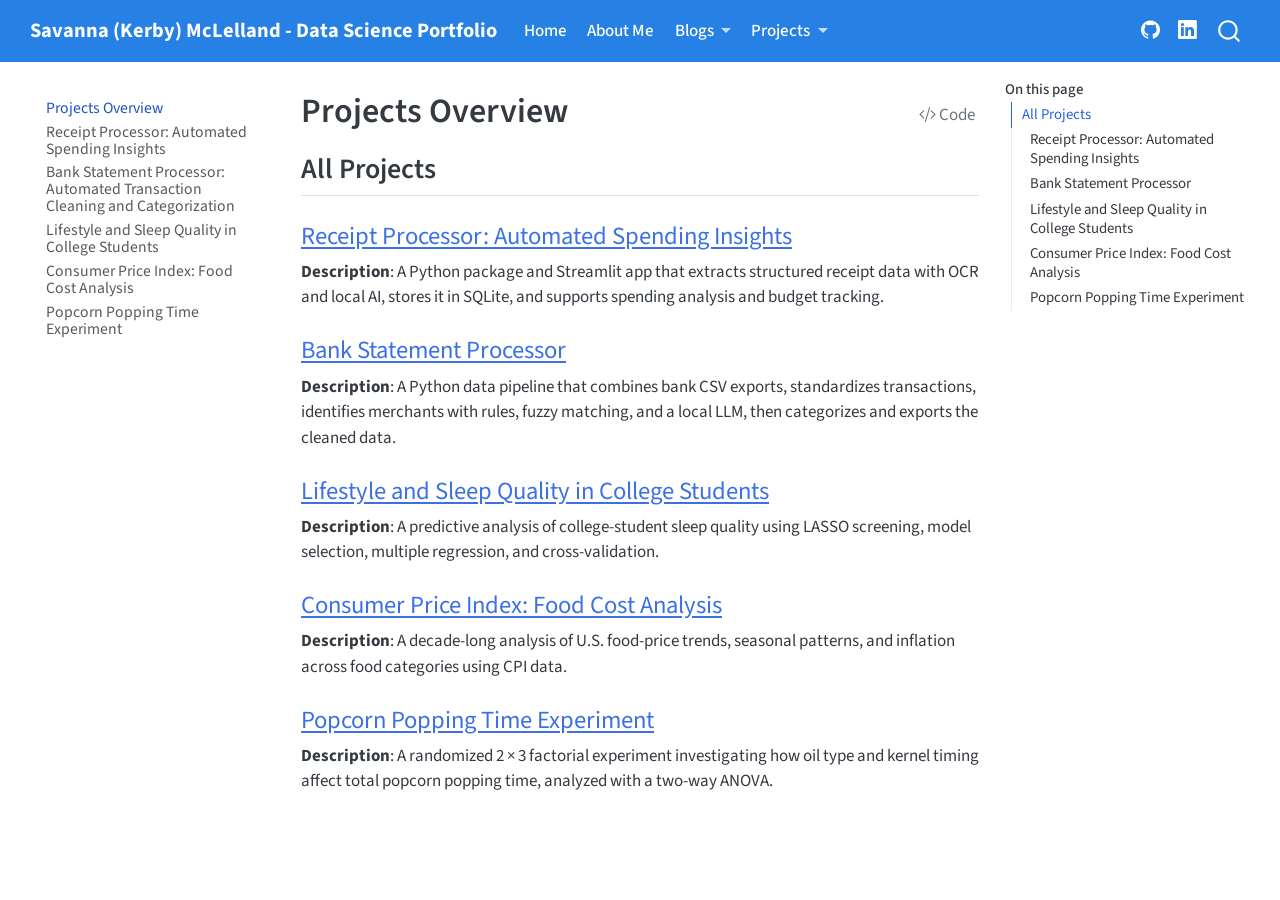
==== commit 2a0f0d01: "Small adjustments" ====
--- a/docs/projects/index.html
+++ b/docs/projects/index.html
@@ -7,7 +7,7 @@
 <meta name="viewport" content="width=device-width, initial-scale=1.0, user-scalable=yes">
 
 
-<title>Projects Overview – Savanna Kerby - Data Science Portfolio</title>
+<title>Projects Overview – Savanna (Kerby) McLelland - Data Science Portfolio</title>
 <style>
 code{white-space: pre-wrap;}
 span.smallcaps{font-variant: small-caps;}
@@ -116,7 +116,7 @@
       <div class="navbar-container container-fluid">
       <div class="navbar-brand-container mx-auto">
     <a class="navbar-brand" href="../index.html">
-    <span class="navbar-title">Savanna Kerby - Data Science Portfolio</span>
+    <span class="navbar-title">Savanna (Kerby) McLelland - Data Science Portfolio</span>
     </a>
   </div>
             <div id="quarto-search" class="" title="Search"></div>
@@ -140,11 +140,11 @@
     <ul class="dropdown-menu" aria-labelledby="nav-menu-blogs">    
         <li>
     <a class="dropdown-item" href="../blogs/tutorial.html">
- <span class="dropdown-text">Tutorial Blog</span></a>
+ <span class="dropdown-text">RapidFuzz in Python</span></a>
   </li>  
         <li>
     <a class="dropdown-item" href="../blogs/data-acquisition.html">
- <span class="dropdown-text">Bank Statement Processing Blog</span></a>
+ <span class="dropdown-text">Bank Statement Processing</span></a>
   </li>  
     </ul>
   </li>
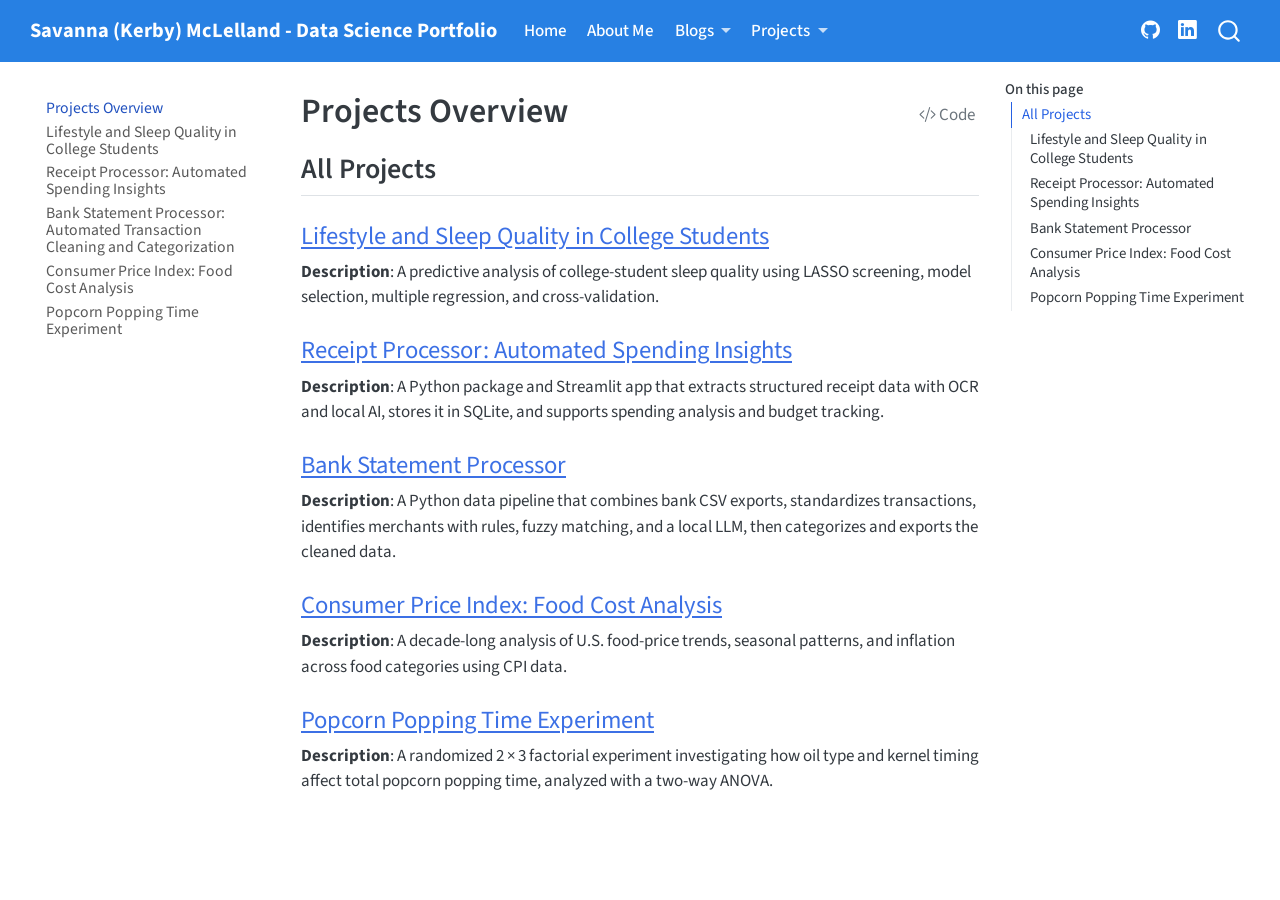
==== commit f447caeb: "Ordered the projects by time" ====
--- a/docs/projects/index.html
+++ b/docs/projects/index.html
@@ -159,16 +159,16 @@
   </li>  
         <li><hr class="dropdown-divider"></li>
         <li>
+    <a class="dropdown-item" href="../projects/sleep-quality.html">
+ <span class="dropdown-text">Sleep Quality Analysis</span></a>
+  </li>  
+        <li>
     <a class="dropdown-item" href="../projects/receipt-processor.html">
  <span class="dropdown-text">Receipt Processor</span></a>
   </li>  
         <li>
     <a class="dropdown-item" href="../projects/bank-statement-processor.html">
  <span class="dropdown-text">Bank Statement Processor</span></a>
-  </li>  
-        <li>
-    <a class="dropdown-item" href="../projects/sleep-quality.html">
- <span class="dropdown-text">Sleep Quality Analysis</span></a>
   </li>  
         <li>
     <a class="dropdown-item" href="../projects/cpi-food-cost-analysis.html">
@@ -223,6 +223,12 @@
 </li>
         <li class="sidebar-item">
   <div class="sidebar-item-container"> 
+  <a href="../projects/sleep-quality.html" class="sidebar-item-text sidebar-link">
+ <span class="menu-text">Lifestyle and Sleep Quality in College Students</span></a>
+  </div>
+</li>
+        <li class="sidebar-item">
+  <div class="sidebar-item-container"> 
   <a href="../projects/receipt-processor.html" class="sidebar-item-text sidebar-link">
  <span class="menu-text">Receipt Processor: Automated Spending Insights</span></a>
   </div>
@@ -231,12 +237,6 @@
   <div class="sidebar-item-container"> 
   <a href="../projects/bank-statement-processor.html" class="sidebar-item-text sidebar-link">
  <span class="menu-text">Bank Statement Processor: Automated Transaction Cleaning and Categorization</span></a>
-  </div>
-</li>
-        <li class="sidebar-item">
-  <div class="sidebar-item-container"> 
-  <a href="../projects/sleep-quality.html" class="sidebar-item-text sidebar-link">
- <span class="menu-text">Lifestyle and Sleep Quality in College Students</span></a>
   </div>
 </li>
         <li class="sidebar-item">
@@ -263,9 +263,9 @@
   <ul>
   <li><a href="#all-projects" id="toc-all-projects" class="nav-link active" data-scroll-target="#all-projects">All Projects</a>
   <ul class="collapse">
+  <li><a href="#lifestyle-and-sleep-quality-in-college-students" id="toc-lifestyle-and-sleep-quality-in-college-students" class="nav-link" data-scroll-target="#lifestyle-and-sleep-quality-in-college-students">Lifestyle and Sleep Quality in College Students</a></li>
   <li><a href="#receipt-processor-automated-spending-insights" id="toc-receipt-processor-automated-spending-insights" class="nav-link" data-scroll-target="#receipt-processor-automated-spending-insights">Receipt Processor: Automated Spending Insights</a></li>
   <li><a href="#bank-statement-processor" id="toc-bank-statement-processor" class="nav-link" data-scroll-target="#bank-statement-processor">Bank Statement Processor</a></li>
-  <li><a href="#lifestyle-and-sleep-quality-in-college-students" id="toc-lifestyle-and-sleep-quality-in-college-students" class="nav-link" data-scroll-target="#lifestyle-and-sleep-quality-in-college-students">Lifestyle and Sleep Quality in College Students</a></li>
   <li><a href="#consumer-price-index-food-cost-analysis" id="toc-consumer-price-index-food-cost-analysis" class="nav-link" data-scroll-target="#consumer-price-index-food-cost-analysis">Consumer Price Index: Food Cost Analysis</a></li>
   <li><a href="#popcorn-popping-time-experiment" id="toc-popcorn-popping-time-experiment" class="nav-link" data-scroll-target="#popcorn-popping-time-experiment">Popcorn Popping Time Experiment</a></li>
   </ul></li>
@@ -296,6 +296,10 @@
 
 <section id="all-projects" class="level2">
 <h2 class="anchored" data-anchor-id="all-projects">All Projects</h2>
+<section id="lifestyle-and-sleep-quality-in-college-students" class="level3">
+<h3 class="anchored" data-anchor-id="lifestyle-and-sleep-quality-in-college-students"><a href="../projects/sleep-quality.html">Lifestyle and Sleep Quality in College Students</a></h3>
+<p><strong>Description</strong>: A predictive analysis of college-student sleep quality using LASSO screening, model selection, multiple regression, and cross-validation.</p>
+</section>
 <section id="receipt-processor-automated-spending-insights" class="level3">
 <h3 class="anchored" data-anchor-id="receipt-processor-automated-spending-insights"><a href="../projects/receipt-processor.html">Receipt Processor: Automated Spending Insights</a></h3>
 <p><strong>Description</strong>: A Python package and Streamlit app that extracts structured receipt data with OCR and local AI, stores it in SQLite, and supports spending analysis and budget tracking.</p>
@@ -303,10 +307,6 @@
 <section id="bank-statement-processor" class="level3">
 <h3 class="anchored" data-anchor-id="bank-statement-processor"><a href="../projects/bank-statement-processor.html">Bank Statement Processor</a></h3>
 <p><strong>Description</strong>: A Python data pipeline that combines bank CSV exports, standardizes transactions, identifies merchants with rules, fuzzy matching, and a local LLM, then categorizes and exports the cleaned data.</p>
-</section>
-<section id="lifestyle-and-sleep-quality-in-college-students" class="level3">
-<h3 class="anchored" data-anchor-id="lifestyle-and-sleep-quality-in-college-students"><a href="../projects/sleep-quality.html">Lifestyle and Sleep Quality in College Students</a></h3>
-<p><strong>Description</strong>: A predictive analysis of college-student sleep quality using LASSO screening, model selection, multiple regression, and cross-validation.</p>
 </section>
 <section id="consumer-price-index-food-cost-analysis" class="level3">
 <h3 class="anchored" data-anchor-id="consumer-price-index-food-cost-analysis"><a href="../projects/cpi-food-cost-analysis.html">Consumer Price Index: Food Cost Analysis</a></h3>
@@ -780,19 +780,19 @@
 <span id="cb1-4"><a href="#cb1-4" aria-hidden="true" tabindex="-1"></a></span>
 <span id="cb1-5"><a href="#cb1-5" aria-hidden="true" tabindex="-1"></a><span class="fu">## All Projects</span></span>
 <span id="cb1-6"><a href="#cb1-6" aria-hidden="true" tabindex="-1"></a></span>
-<span id="cb1-7"><a href="#cb1-7" aria-hidden="true" tabindex="-1"></a><span class="fu">### [Receipt Processor: Automated Spending Insights](receipt-processor.qmd)</span></span>
-<span id="cb1-8"><a href="#cb1-8" aria-hidden="true" tabindex="-1"></a>**Description**: A Python package and Streamlit app that extracts structured</span>
-<span id="cb1-9"><a href="#cb1-9" aria-hidden="true" tabindex="-1"></a>receipt data with OCR and local AI, stores it in SQLite, and supports spending</span>
-<span id="cb1-10"><a href="#cb1-10" aria-hidden="true" tabindex="-1"></a>analysis and budget tracking.</span>
-<span id="cb1-11"><a href="#cb1-11" aria-hidden="true" tabindex="-1"></a></span>
-<span id="cb1-12"><a href="#cb1-12" aria-hidden="true" tabindex="-1"></a><span class="fu">### [Bank Statement Processor](bank-statement-processor.qmd)</span></span>
-<span id="cb1-13"><a href="#cb1-13" aria-hidden="true" tabindex="-1"></a>**Description**: A Python data pipeline that combines bank CSV exports,</span>
-<span id="cb1-14"><a href="#cb1-14" aria-hidden="true" tabindex="-1"></a>standardizes transactions, identifies merchants with rules, fuzzy matching,</span>
-<span id="cb1-15"><a href="#cb1-15" aria-hidden="true" tabindex="-1"></a>and a local LLM, then categorizes and exports the cleaned data.</span>
-<span id="cb1-16"><a href="#cb1-16" aria-hidden="true" tabindex="-1"></a></span>
-<span id="cb1-17"><a href="#cb1-17" aria-hidden="true" tabindex="-1"></a><span class="fu">### [Lifestyle and Sleep Quality in College Students](sleep-quality.qmd)</span></span>
-<span id="cb1-18"><a href="#cb1-18" aria-hidden="true" tabindex="-1"></a>**Description**: A predictive analysis of college-student sleep quality using</span>
-<span id="cb1-19"><a href="#cb1-19" aria-hidden="true" tabindex="-1"></a>LASSO screening, model selection, multiple regression, and cross-validation.</span>
+<span id="cb1-7"><a href="#cb1-7" aria-hidden="true" tabindex="-1"></a><span class="fu">### [Lifestyle and Sleep Quality in College Students](sleep-quality.qmd)</span></span>
+<span id="cb1-8"><a href="#cb1-8" aria-hidden="true" tabindex="-1"></a>**Description**: A predictive analysis of college-student sleep quality using</span>
+<span id="cb1-9"><a href="#cb1-9" aria-hidden="true" tabindex="-1"></a>LASSO screening, model selection, multiple regression, and cross-validation.</span>
+<span id="cb1-10"><a href="#cb1-10" aria-hidden="true" tabindex="-1"></a></span>
+<span id="cb1-11"><a href="#cb1-11" aria-hidden="true" tabindex="-1"></a><span class="fu">### [Receipt Processor: Automated Spending Insights](receipt-processor.qmd)</span></span>
+<span id="cb1-12"><a href="#cb1-12" aria-hidden="true" tabindex="-1"></a>**Description**: A Python package and Streamlit app that extracts structured</span>
+<span id="cb1-13"><a href="#cb1-13" aria-hidden="true" tabindex="-1"></a>receipt data with OCR and local AI, stores it in SQLite, and supports spending</span>
+<span id="cb1-14"><a href="#cb1-14" aria-hidden="true" tabindex="-1"></a>analysis and budget tracking.</span>
+<span id="cb1-15"><a href="#cb1-15" aria-hidden="true" tabindex="-1"></a></span>
+<span id="cb1-16"><a href="#cb1-16" aria-hidden="true" tabindex="-1"></a><span class="fu">### [Bank Statement Processor](bank-statement-processor.qmd)</span></span>
+<span id="cb1-17"><a href="#cb1-17" aria-hidden="true" tabindex="-1"></a>**Description**: A Python data pipeline that combines bank CSV exports,</span>
+<span id="cb1-18"><a href="#cb1-18" aria-hidden="true" tabindex="-1"></a>standardizes transactions, identifies merchants with rules, fuzzy matching,</span>
+<span id="cb1-19"><a href="#cb1-19" aria-hidden="true" tabindex="-1"></a>and a local LLM, then categorizes and exports the cleaned data.</span>
 <span id="cb1-20"><a href="#cb1-20" aria-hidden="true" tabindex="-1"></a></span>
 <span id="cb1-21"><a href="#cb1-21" aria-hidden="true" tabindex="-1"></a><span class="fu">### [Consumer Price Index: Food Cost Analysis](cpi-food-cost-analysis.qmd)</span></span>
 <span id="cb1-22"><a href="#cb1-22" aria-hidden="true" tabindex="-1"></a>**Description**: A decade-long analysis of U.S. food-price trends, seasonal</span>
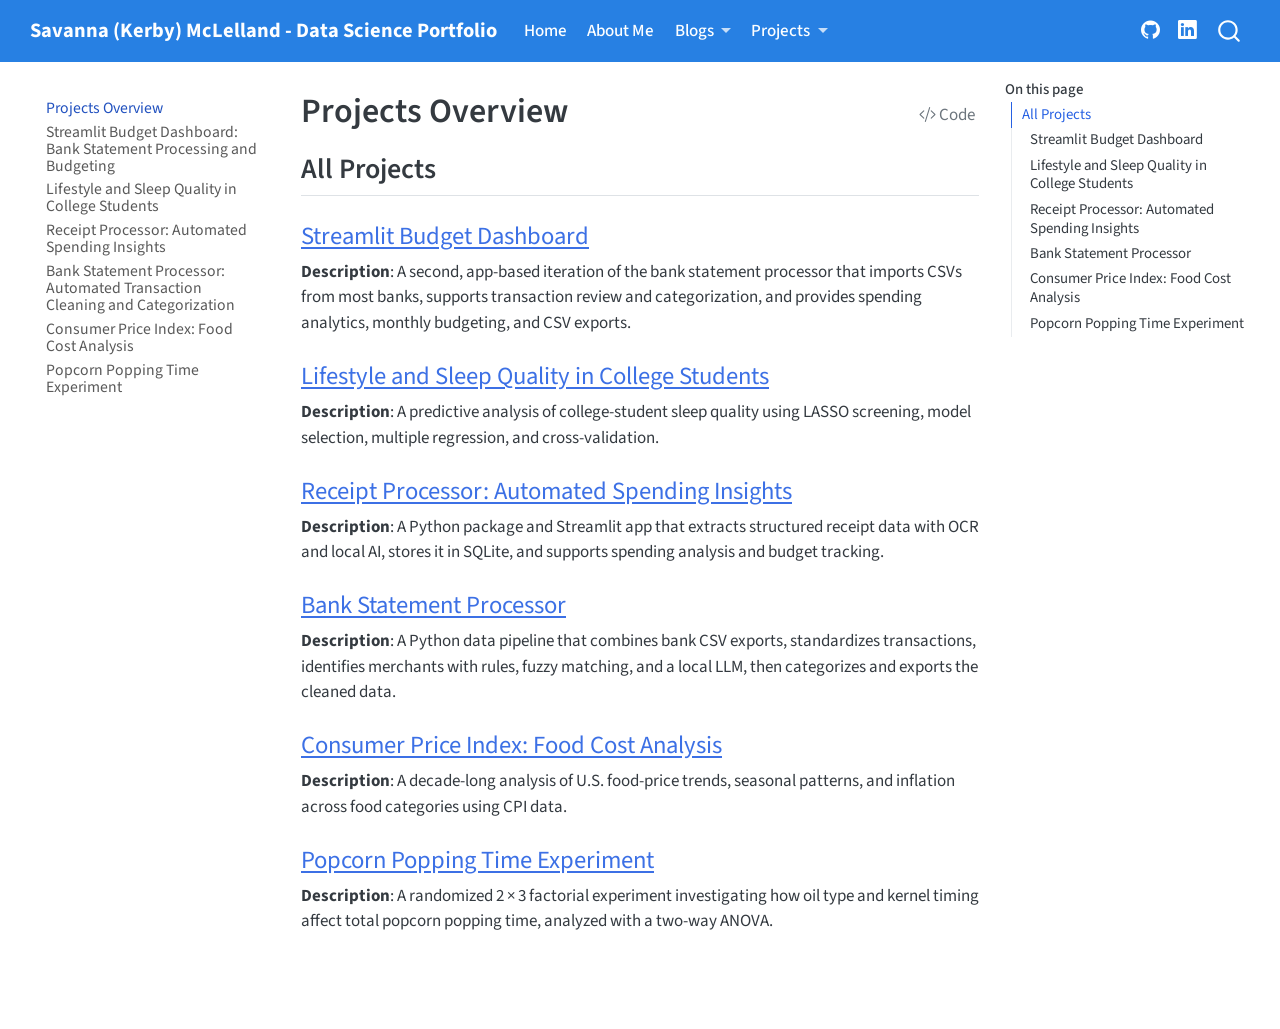
==== commit 6dbbeb14: "Added the Streamlit Budget Project" ====
--- a/docs/projects/index.html
+++ b/docs/projects/index.html
@@ -159,6 +159,10 @@
   </li>  
         <li><hr class="dropdown-divider"></li>
         <li>
+    <a class="dropdown-item" href="../projects/streamlit-budget-dashboard.html">
+ <span class="dropdown-text">Streamlit Budget Dashboard</span></a>
+  </li>  
+        <li>
     <a class="dropdown-item" href="../projects/sleep-quality.html">
  <span class="dropdown-text">Sleep Quality Analysis</span></a>
   </li>  
@@ -219,6 +223,12 @@
   <div class="sidebar-item-container"> 
   <a href="../projects/index.html" class="sidebar-item-text sidebar-link active">
  <span class="menu-text">Projects Overview</span></a>
+  </div>
+</li>
+        <li class="sidebar-item">
+  <div class="sidebar-item-container"> 
+  <a href="../projects/streamlit-budget-dashboard.html" class="sidebar-item-text sidebar-link">
+ <span class="menu-text">Streamlit Budget Dashboard: Bank Statement Processing and Budgeting</span></a>
   </div>
 </li>
         <li class="sidebar-item">
@@ -263,6 +273,7 @@
   <ul>
   <li><a href="#all-projects" id="toc-all-projects" class="nav-link active" data-scroll-target="#all-projects">All Projects</a>
   <ul class="collapse">
+  <li><a href="#streamlit-budget-dashboard" id="toc-streamlit-budget-dashboard" class="nav-link" data-scroll-target="#streamlit-budget-dashboard">Streamlit Budget Dashboard</a></li>
   <li><a href="#lifestyle-and-sleep-quality-in-college-students" id="toc-lifestyle-and-sleep-quality-in-college-students" class="nav-link" data-scroll-target="#lifestyle-and-sleep-quality-in-college-students">Lifestyle and Sleep Quality in College Students</a></li>
   <li><a href="#receipt-processor-automated-spending-insights" id="toc-receipt-processor-automated-spending-insights" class="nav-link" data-scroll-target="#receipt-processor-automated-spending-insights">Receipt Processor: Automated Spending Insights</a></li>
   <li><a href="#bank-statement-processor" id="toc-bank-statement-processor" class="nav-link" data-scroll-target="#bank-statement-processor">Bank Statement Processor</a></li>
@@ -296,6 +307,10 @@
 
 <section id="all-projects" class="level2">
 <h2 class="anchored" data-anchor-id="all-projects">All Projects</h2>
+<section id="streamlit-budget-dashboard" class="level3">
+<h3 class="anchored" data-anchor-id="streamlit-budget-dashboard"><a href="../projects/streamlit-budget-dashboard.html">Streamlit Budget Dashboard</a></h3>
+<p><strong>Description</strong>: A second, app-based iteration of the bank statement processor that imports CSVs from most banks, supports transaction review and categorization, and provides spending analytics, monthly budgeting, and CSV exports.</p>
+</section>
 <section id="lifestyle-and-sleep-quality-in-college-students" class="level3">
 <h3 class="anchored" data-anchor-id="lifestyle-and-sleep-quality-in-college-students"><a href="../projects/sleep-quality.html">Lifestyle and Sleep Quality in College Students</a></h3>
 <p><strong>Description</strong>: A predictive analysis of college-student sleep quality using LASSO screening, model selection, multiple regression, and cross-validation.</p>
@@ -780,28 +795,34 @@
 <span id="cb1-4"><a href="#cb1-4" aria-hidden="true" tabindex="-1"></a></span>
 <span id="cb1-5"><a href="#cb1-5" aria-hidden="true" tabindex="-1"></a><span class="fu">## All Projects</span></span>
 <span id="cb1-6"><a href="#cb1-6" aria-hidden="true" tabindex="-1"></a></span>
-<span id="cb1-7"><a href="#cb1-7" aria-hidden="true" tabindex="-1"></a><span class="fu">### [Lifestyle and Sleep Quality in College Students](sleep-quality.qmd)</span></span>
-<span id="cb1-8"><a href="#cb1-8" aria-hidden="true" tabindex="-1"></a>**Description**: A predictive analysis of college-student sleep quality using</span>
-<span id="cb1-9"><a href="#cb1-9" aria-hidden="true" tabindex="-1"></a>LASSO screening, model selection, multiple regression, and cross-validation.</span>
-<span id="cb1-10"><a href="#cb1-10" aria-hidden="true" tabindex="-1"></a></span>
-<span id="cb1-11"><a href="#cb1-11" aria-hidden="true" tabindex="-1"></a><span class="fu">### [Receipt Processor: Automated Spending Insights](receipt-processor.qmd)</span></span>
-<span id="cb1-12"><a href="#cb1-12" aria-hidden="true" tabindex="-1"></a>**Description**: A Python package and Streamlit app that extracts structured</span>
-<span id="cb1-13"><a href="#cb1-13" aria-hidden="true" tabindex="-1"></a>receipt data with OCR and local AI, stores it in SQLite, and supports spending</span>
-<span id="cb1-14"><a href="#cb1-14" aria-hidden="true" tabindex="-1"></a>analysis and budget tracking.</span>
-<span id="cb1-15"><a href="#cb1-15" aria-hidden="true" tabindex="-1"></a></span>
-<span id="cb1-16"><a href="#cb1-16" aria-hidden="true" tabindex="-1"></a><span class="fu">### [Bank Statement Processor](bank-statement-processor.qmd)</span></span>
-<span id="cb1-17"><a href="#cb1-17" aria-hidden="true" tabindex="-1"></a>**Description**: A Python data pipeline that combines bank CSV exports,</span>
-<span id="cb1-18"><a href="#cb1-18" aria-hidden="true" tabindex="-1"></a>standardizes transactions, identifies merchants with rules, fuzzy matching,</span>
-<span id="cb1-19"><a href="#cb1-19" aria-hidden="true" tabindex="-1"></a>and a local LLM, then categorizes and exports the cleaned data.</span>
-<span id="cb1-20"><a href="#cb1-20" aria-hidden="true" tabindex="-1"></a></span>
-<span id="cb1-21"><a href="#cb1-21" aria-hidden="true" tabindex="-1"></a><span class="fu">### [Consumer Price Index: Food Cost Analysis](cpi-food-cost-analysis.qmd)</span></span>
-<span id="cb1-22"><a href="#cb1-22" aria-hidden="true" tabindex="-1"></a>**Description**: A decade-long analysis of U.S. food-price trends, seasonal</span>
-<span id="cb1-23"><a href="#cb1-23" aria-hidden="true" tabindex="-1"></a>patterns, and inflation across food categories using CPI data.</span>
-<span id="cb1-24"><a href="#cb1-24" aria-hidden="true" tabindex="-1"></a></span>
-<span id="cb1-25"><a href="#cb1-25" aria-hidden="true" tabindex="-1"></a><span class="fu">### [Popcorn Popping Time Experiment](popcorn-experiment.qmd)</span></span>
-<span id="cb1-26"><a href="#cb1-26" aria-hidden="true" tabindex="-1"></a>**Description**: A randomized 2 × 3 factorial experiment investigating how oil</span>
-<span id="cb1-27"><a href="#cb1-27" aria-hidden="true" tabindex="-1"></a>type and kernel timing affect total popcorn popping time, analyzed with a</span>
-<span id="cb1-28"><a href="#cb1-28" aria-hidden="true" tabindex="-1"></a>two-way ANOVA.</span></code></pre></div><button title="Copy to Clipboard" class="code-copy-button" data-in-quarto-modal=""><i class="bi"></i></button></div>
+<span id="cb1-7"><a href="#cb1-7" aria-hidden="true" tabindex="-1"></a><span class="fu">### [Streamlit Budget Dashboard](streamlit-budget-dashboard.qmd)</span></span>
+<span id="cb1-8"><a href="#cb1-8" aria-hidden="true" tabindex="-1"></a>**Description**: A second, app-based iteration of the bank statement processor</span>
+<span id="cb1-9"><a href="#cb1-9" aria-hidden="true" tabindex="-1"></a>that imports CSVs from most banks, supports transaction review and</span>
+<span id="cb1-10"><a href="#cb1-10" aria-hidden="true" tabindex="-1"></a>categorization, and provides spending analytics, monthly budgeting, and CSV</span>
+<span id="cb1-11"><a href="#cb1-11" aria-hidden="true" tabindex="-1"></a>exports.</span>
+<span id="cb1-12"><a href="#cb1-12" aria-hidden="true" tabindex="-1"></a></span>
+<span id="cb1-13"><a href="#cb1-13" aria-hidden="true" tabindex="-1"></a><span class="fu">### [Lifestyle and Sleep Quality in College Students](sleep-quality.qmd)</span></span>
+<span id="cb1-14"><a href="#cb1-14" aria-hidden="true" tabindex="-1"></a>**Description**: A predictive analysis of college-student sleep quality using</span>
+<span id="cb1-15"><a href="#cb1-15" aria-hidden="true" tabindex="-1"></a>LASSO screening, model selection, multiple regression, and cross-validation.</span>
+<span id="cb1-16"><a href="#cb1-16" aria-hidden="true" tabindex="-1"></a></span>
+<span id="cb1-17"><a href="#cb1-17" aria-hidden="true" tabindex="-1"></a><span class="fu">### [Receipt Processor: Automated Spending Insights](receipt-processor.qmd)</span></span>
+<span id="cb1-18"><a href="#cb1-18" aria-hidden="true" tabindex="-1"></a>**Description**: A Python package and Streamlit app that extracts structured</span>
+<span id="cb1-19"><a href="#cb1-19" aria-hidden="true" tabindex="-1"></a>receipt data with OCR and local AI, stores it in SQLite, and supports spending</span>
+<span id="cb1-20"><a href="#cb1-20" aria-hidden="true" tabindex="-1"></a>analysis and budget tracking.</span>
+<span id="cb1-21"><a href="#cb1-21" aria-hidden="true" tabindex="-1"></a></span>
+<span id="cb1-22"><a href="#cb1-22" aria-hidden="true" tabindex="-1"></a><span class="fu">### [Bank Statement Processor](bank-statement-processor.qmd)</span></span>
+<span id="cb1-23"><a href="#cb1-23" aria-hidden="true" tabindex="-1"></a>**Description**: A Python data pipeline that combines bank CSV exports,</span>
+<span id="cb1-24"><a href="#cb1-24" aria-hidden="true" tabindex="-1"></a>standardizes transactions, identifies merchants with rules, fuzzy matching,</span>
+<span id="cb1-25"><a href="#cb1-25" aria-hidden="true" tabindex="-1"></a>and a local LLM, then categorizes and exports the cleaned data.</span>
+<span id="cb1-26"><a href="#cb1-26" aria-hidden="true" tabindex="-1"></a></span>
+<span id="cb1-27"><a href="#cb1-27" aria-hidden="true" tabindex="-1"></a><span class="fu">### [Consumer Price Index: Food Cost Analysis](cpi-food-cost-analysis.qmd)</span></span>
+<span id="cb1-28"><a href="#cb1-28" aria-hidden="true" tabindex="-1"></a>**Description**: A decade-long analysis of U.S. food-price trends, seasonal</span>
+<span id="cb1-29"><a href="#cb1-29" aria-hidden="true" tabindex="-1"></a>patterns, and inflation across food categories using CPI data.</span>
+<span id="cb1-30"><a href="#cb1-30" aria-hidden="true" tabindex="-1"></a></span>
+<span id="cb1-31"><a href="#cb1-31" aria-hidden="true" tabindex="-1"></a><span class="fu">### [Popcorn Popping Time Experiment](popcorn-experiment.qmd)</span></span>
+<span id="cb1-32"><a href="#cb1-32" aria-hidden="true" tabindex="-1"></a>**Description**: A randomized 2 × 3 factorial experiment investigating how oil</span>
+<span id="cb1-33"><a href="#cb1-33" aria-hidden="true" tabindex="-1"></a>type and kernel timing affect total popcorn popping time, analyzed with a</span>
+<span id="cb1-34"><a href="#cb1-34" aria-hidden="true" tabindex="-1"></a>two-way ANOVA.</span></code></pre></div><button title="Copy to Clipboard" class="code-copy-button" data-in-quarto-modal=""><i class="bi"></i></button></div>
 </div></div></div></div></div>
 </div> <!-- /content -->
 
